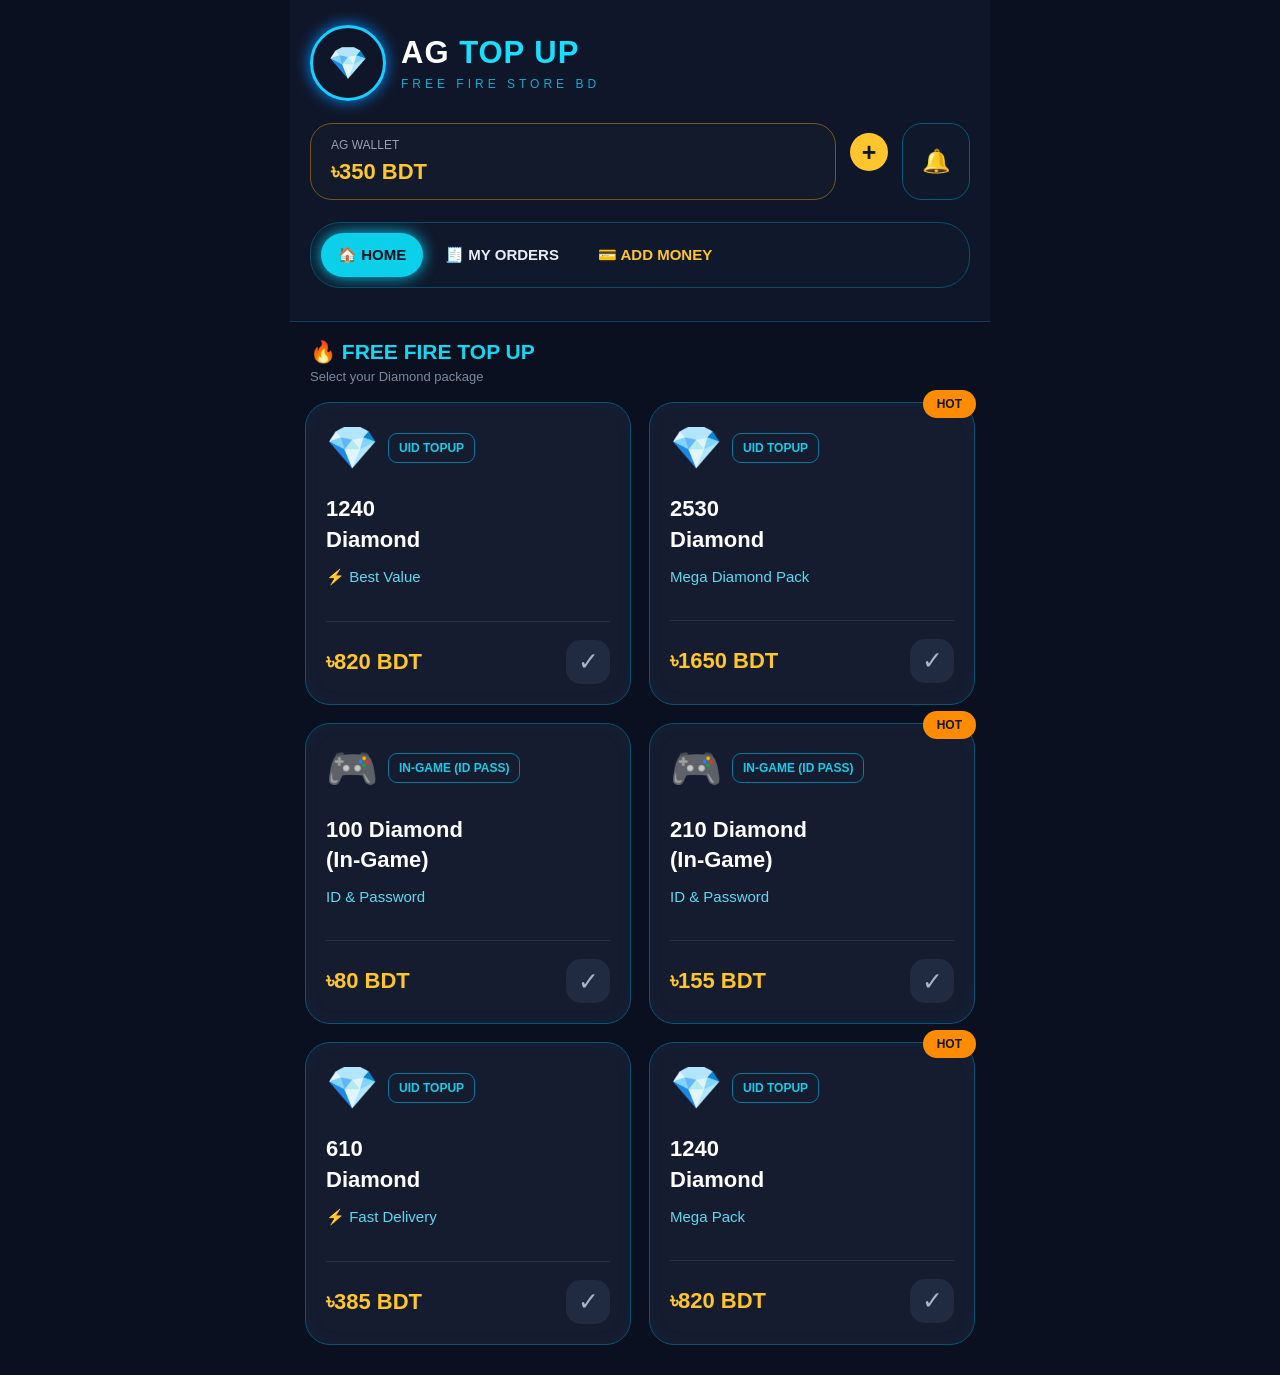
==== index.html @ 1542fffc "Create index.html" ====
<!DOCTYPE html>
<html lang="en">
<head>
    <meta charset="UTF-8">
    <meta name="viewport" content="width=device-width, initial-scale=1.0">

    <title>AG TOP UP</title>

    <style>
        * {
            margin: 0;
            padding: 0;
            box-sizing: border-box;
            font-family: Arial, sans-serif;
        }

        body {
            background: #0b1020;
            color: #ffffff;
        }

        .app {
            max-width: 700px;
            margin: auto;
            min-height: 100vh;
            padding-bottom: 30px;
        }

        /* HEADER */
        .header {
            padding: 25px 20px 18px;
            background: #101629;
            border-bottom: 1px solid #123c59;
        }

        .brand {
            display: flex;
            align-items: center;
            gap: 15px;
        }

        .logo {
            width: 76px;
            height: 76px;
            border-radius: 50%;
            border: 3px solid #18cfff;
            box-shadow: 0 0 15px #008cff;
            display: flex;
            align-items: center;
            justify-content: center;
            font-size: 32px;
        }

        .brand h1 {
            font-size: 31px;
            letter-spacing: 1px;
        }

        .brand h1 span {
            color: #18dfff;
        }

        .brand p {
            color: #13a9c9;
            letter-spacing: 4px;
            font-size: 12px;
            margin-top: 6px;
        }

        /* WALLET */
        .wallet-row {
            display: flex;
            gap: 14px;
            margin-top: 22px;
        }

        .wallet {
            flex: 1;
            border: 1px solid #75571d;
            border-radius: 22px;
            padding: 14px 20px;
            background: #131a2b;
        }

        .wallet-title {
            color: #9b9eab;
            font-size: 12px;
        }

        .balance {
            color: #ffc62d;
            font-size: 22px;
            font-weight: bold;
            margin-top: 7px;
        }

        .plus {
            width: 38px;
            height: 38px;
            border-radius: 50%;
            border: none;
            background: #ffc52c;
            color: #101629;
            font-size: 25px;
            font-weight: bold;
            margin-top: 10px;
        }

        .notification {
            width: 68px;
            border-radius: 20px;
            border: 1px solid #075a78;
            background: #10182b;
            color: white;
            font-size: 23px;
        }

        /* NAVIGATION */
        .nav {
            margin: 22px 0 15px;
            padding: 10px;
            display: flex;
            gap: 5px;
            overflow-x: auto;
            background: #10182b;
            border: 1px solid #07506d;
            border-radius: 30px;
        }

        .nav button {
            white-space: nowrap;
            border: none;
            background: transparent;
            color: #e9edf7;
            padding: 13px 17px;
            border-radius: 25px;
            font-size: 15px;
            font-weight: bold;
        }

        .nav button.active {
            background: #0ccfea;
            color: #07111f;
            box-shadow: 0 0 15px #00c9ed;
        }

        .nav button:nth-child(3) {
            color: #ffc52c;
        }

        /* SECTION */
        .section-title {
            padding: 18px 20px;
        }

        .section-title h2 {
            color: #15d7f2;
            font-size: 21px;
        }

        .section-title p {
            color: #78899c;
            margin-top: 5px;
            font-size: 13px;
        }

        /* PRODUCTS */
        .products {
            display: grid;
            grid-template-columns: repeat(2, 1fr);
            gap: 18px;
            padding: 0 15px;
        }

        .card {
            position: relative;
            background: #151c30;
            border: 1px solid #075474;
            border-radius: 25px;
            padding: 20px;
            min-height: 300px;
            box-shadow: inset 0 0 20px rgba(0, 120, 180, .04);
        }

        .hot {
            position: absolute;
            top: -13px;
            right: -2px;
            background: #ff8b00;
            color: #111827;
            padding: 7px 14px;
            border-radius: 20px;
            font-weight: bold;
            font-size: 12px;
        }

        .product-top {
            display: flex;
            align-items: center;
            gap: 10px;
            margin-bottom: 22px;
        }

        .product-icon {
            font-size: 42px;
        }

        .type {
            border: 1px solid #087b9e;
            color: #19cbe9;
            border-radius: 9px;
            padding: 7px 10px;
            font-size: 12px;
            font-weight: bold;
        }

        .card h3 {
            font-size: 22px;
            line-height: 1.4;
        }

        .card-info {
            color: #5ed9ee;
            margin-top: 12px;
            font-size: 15px;
        }

        .line {
            height: 1px;
            background: #263147;
            margin: 35px 0 18px;
        }

        .price-row {
            display: flex;
            justify-content: space-between;
            align-items: center;
        }

        .price {
            color: #ffc52c;
            font-size: 22px;
            font-weight: bold;
        }

        .buy {
            width: 44px;
            height: 44px;
            border: none;
            border-radius: 15px;
            background: #202b42;
            color: #a8b5c9;
            font-size: 25px;
        }

        .buy:hover {
            background: #09ccea;
            color: #07111f;
        }

        /* PAGES */
        .page {
            display: none;
        }

        .page.active {
            display: block;
        }

        .empty {
            margin: 30px 15px;
            padding: 40px 20px;
            text-align: center;
            border: 1px solid #075474;
            border-radius: 22px;
            background: #151c30;
            color: #8293a7;
        }

        /* MOBILE */
        @media (max-width: 500px) {

            .brand h1 {
                font-size: 26px;
            }

            .logo {
                width: 65px;
                height: 65px;
            }

            .products {
                gap: 12px;
                padding: 0 10px;
            }

            .card {
                padding: 15px;
                min-height: 280px;
            }

            .card h3 {
                font-size: 18px;
            }

            .price {
                font-size: 18px;
            }

            .product-icon {
                font-size: 34px;
            }
        }
    </style>
</head>

<body>

<div class="app">

    <!-- HEADER -->
    <header class="header">

        <div class="brand">
            <div class="logo">💎</div>

            <div>
                <h1>AG <span>TOP UP</span></h1>
                <p>FREE FIRE STORE BD</p>
            </div>
        </div>

        <div class="wallet-row">

            <div class="wallet">
                <div class="wallet-title">AG WALLET</div>

                <div class="balance" id="balance">
                    ৳350 BDT
                </div>
            </div>

            <button class="plus" onclick="addMoney()">
                +
            </button>

            <button class="notification" onclick="notification()">
                🔔
            </button>

        </div>

        <!-- NAVIGATION -->
        <nav class="nav">

            <button class="active" onclick="showPage('home', this)">
                🏠 HOME
            </button>

            <button onclick="showPage('orders', this)">
                🧾 MY ORDERS
            </button>

            <button onclick="showPage('money', this)">
                💳 ADD MONEY
            </button>

        </nav>

    </header>


    <!-- HOME -->
    <main id="home" class="page active">

        <div class="section-title">
            <h2>🔥 FREE FIRE TOP UP</h2>
            <p>Select your Diamond package</p>
        </div>


        <div class="products">

            <!-- CARD 1 -->
            <div class="card">

                <div class="product-top">
                    <div class="product-icon">💎</div>

                    <div class="type">
                        UID TOPUP
                    </div>
                </div>

                <h3>1240<br>Diamond</h3>

                <div class="card-info">
                    ⚡ Best Value
                </div>

                <div class="line"></div>

                <div class="price-row">
                    <div class="price">৳820 BDT</div>

                    <button class="buy"
                        onclick="buyProduct('1240 Diamond',820)">
                        ✓
                    </button>
                </div>

            </div>


            <!-- CARD 2 -->
            <div class="card">

                <div class="hot">HOT</div>

                <div class="product-top">
                    <div class="product-icon">💎</div>

                    <div class="type">
                        UID TOPUP
                    </div>
                </div>

                <h3>2530<br>Diamond</h3>

                <div class="card-info">
                    Mega Diamond Pack
                </div>

                <div class="line"></div>

                <div class="price-row">
                    <div class="price">৳1650 BDT</div>

                    <button class="buy"
                        onclick="buyProduct('2530 Diamond',1650)">
                        ✓
                    </button>
                </div>

            </div>


            <!-- CARD 3 -->
            <div class="card">

                <div class="product-top">
                    <div class="product-icon">🎮</div>

                    <div class="type">
                        IN-GAME (ID PASS)
                    </div>
                </div>

                <h3>100 Diamond<br>(In-Game)</h3>

                <div class="card-info">
                    ID & Password
                </div>

                <div class="line"></div>

                <div class="price-row">
                    <div class="price">৳80 BDT</div>

                    <button class="buy"
                        onclick="buyProduct('100 Diamond In-Game',80)">
                        ✓
                    </button>
                </div>

            </div>


            <!-- CARD 4 -->
            <div class="card">

                <div class="hot">HOT</div>

                <div class="product-top">
                    <div class="product-icon">🎮</div>

                    <div class="type">
                        IN-GAME (ID PASS)
                    </div>
                </div>

                <h3>210 Diamond<br>(In-Game)</h3>

                <div class="card-info">
                    ID & Password
                </div>

                <div class="line"></div>

                <div class="price-row">
                    <div class="price">৳155 BDT</div>

                    <button class="buy"
                        onclick="buyProduct('210 Diamond In-Game',155)">
                        ✓
                    </button>
                </div>

            </div>


            <!-- CARD 5 -->
            <div class="card">

                <div class="product-top">
                    <div class="product-icon">💎</div>

                    <div class="type">
                        UID TOPUP
                    </div>
                </div>

                <h3>610<br>Diamond</h3>

                <div class="card-info">
                    ⚡ Fast Delivery
                </div>

                <div class="line"></div>

                <div class="price-row">
                    <div class="price">৳385 BDT</div>

                    <button class="buy"
                        onclick="buyProduct('610 Diamond',385)">
                        ✓
                    </button>
                </div>

            </div>


            <!-- CARD 6 -->
            <div class="card">

                <div class="hot">HOT</div>

                <div class="product-top">
                    <div class="product-icon">💎</div>

                    <div class="type">
                        UID TOPUP
                    </div>
                </div>

                <h3>1240<br>Diamond</h3>

                <div class="card-info">
                    Mega Pack
                </div>

                <div class="line"></div>

                <div class="price-row">
                    <div class="price">৳820 BDT</div>

                    <button class="buy"
                        onclick="buyProduct('1240 Diamond Mega',820)">
                        ✓
                    </button>
                </div>

            </div>

        </div>

    </main>


    <!-- MY ORDERS -->
    <main id="orders" class="page">

        <div class="section-title">
            <h2>🧾 MY ORDERS</h2>
            <p>Your recent orders will appear here.</p>
        </div>

        <div id="orderList" class="empty">
            No orders yet.
        </div>

    </main>


    <!-- ADD MONEY -->
    <main id="money" class="page">

        <div class="section-title">
            <h2>💳 ADD MONEY</h2>
            <p>Add balance to your AG Wallet.</p>
        </div>

        <div class="empty">

            <h3>AG WALLET</h3>

            <br>

            <p>
                Current Balance:
            </p>

            <h2 style="color:#ffc52c;margin:10px;">
                ৳350 BDT
            </h2>

            <br>

            <button
                onclick="addMoney()"
                style="
                padding:14px 30px;
                border:0;
                border-radius:20px;
                background:#0ccfea;
                color:#07111f;
                font-weight:bold;
                ">
                ADD MONEY
            </button>

        </div>

    </main>

</div>


<script>

    let orders = [];

    function showPage(page, button) {

        document.querySelectorAll(".page")
            .forEach(p => p.classList.remove("active"));

        document.getElementById(page)
            .classList.add("active");

        document.querySelectorAll(".nav button")
            .forEach(b => b.classList.remove("active"));

        button.classList.add("active");

        window.scrollTo({
            top: 0,
            behavior: "smooth"
        });
    }


    function addMoney() {

        alert(
            "Add Money page opened.\n\nPayment methods can be connected later."
        );

    }


    function notification() {

        alert("No new notifications.");

    }


    function buyProduct(name, price) {

        const confirmBuy =
            confirm(
                name +
                "\nPrice: ৳" +
                price +
                " BDT\n\nDo you want to order?"
            );

        if (!confirmBuy) return;

        orders.push({
            name: name,
            price: price,
            time: new Date().toLocaleString()
        });

        updateOrders();

        alert(
            "Order created successfully!\n\n" +
            name +
            "\n৳" +
            price +
            " BDT"
        );

    }


    function updateOrders() {

        const list =
            document.getElementById("orderList");

        if (orders.length === 0) {

            list.innerHTML =
                "No orders yet.";

            return;
        }

        list.innerHTML = "";

        orders.forEach((order, index) => {

            const item =
                document.createElement("div");

            item.style =
                "padding:18px;" +
                "margin-bottom:12px;" +
                "background:#10182b;" +
                "border:1px solid #075474;" +
                "border-radius:18px;" +
                "text-align:left;";

            item.innerHTML =

                "<b style='color:#18dfff'>" +
                order.name +
                "</b>" +

                "<br><br>" +

                "<span style='color:#ffc52c'>" +
                "৳" + order.price +
                " BDT" +
                "</span>" +

                "<br>" +

                "<small style='color:#75879c'>" +
                order.time +
                "</small>";

            list.appendChild(item);

        });

    }

</script>

</body>
</html>
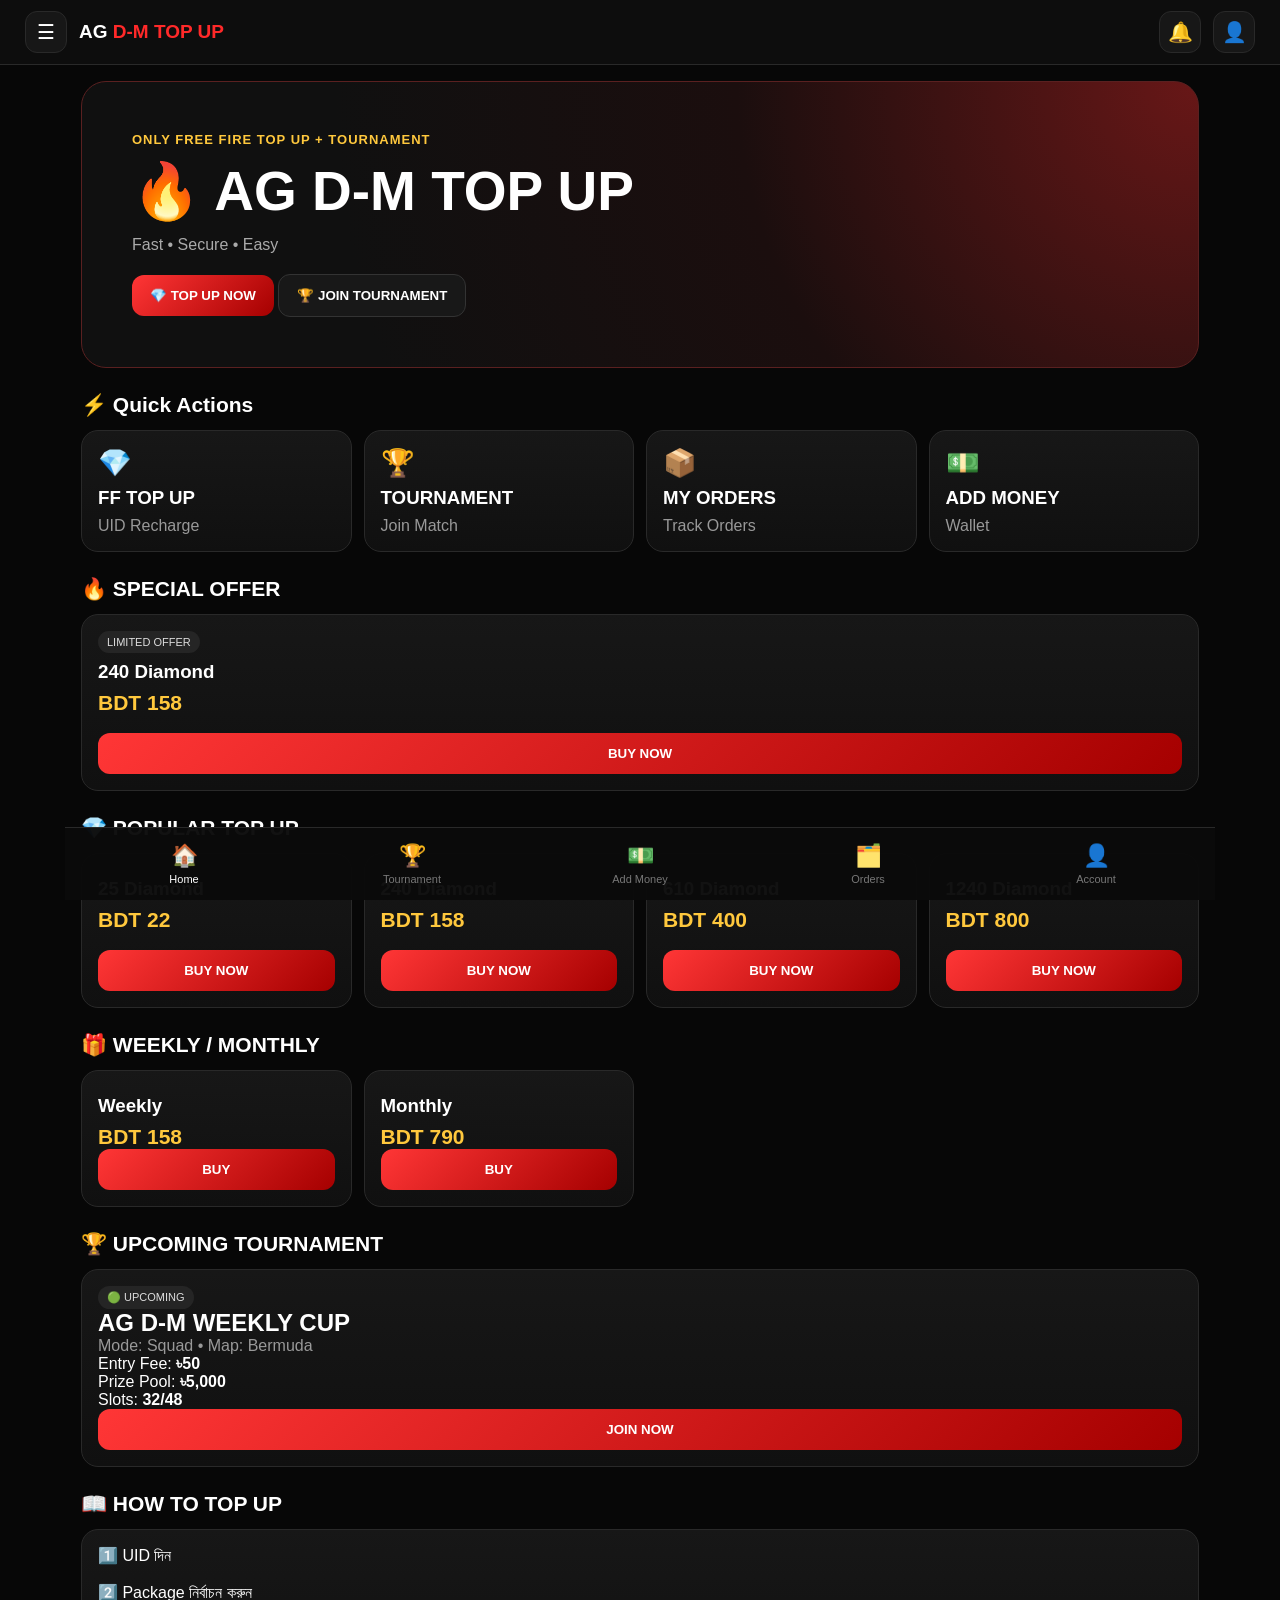
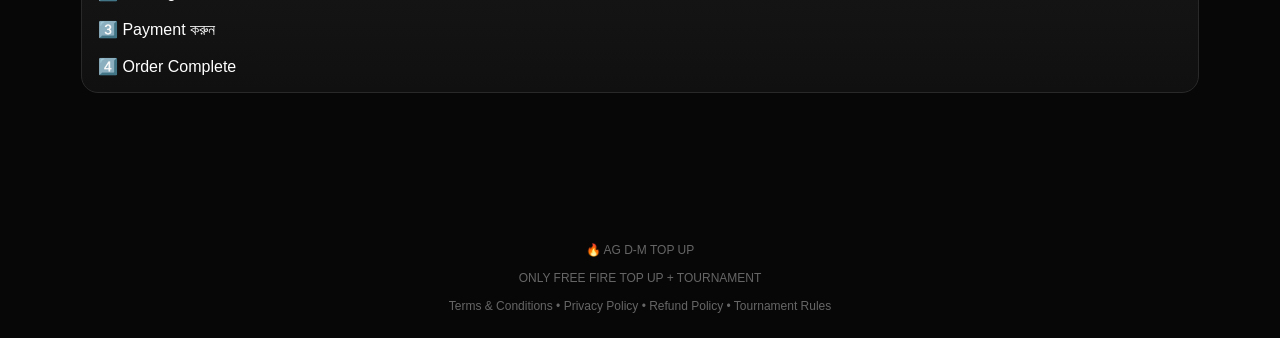
==== commit 155f8d6d: "Update index.html" ====
--- a/index.html
+++ b/index.html
@@ -1,764 +1,2949 @@
 <!DOCTYPE html>
 <html lang="en">
 <head>
-    <meta charset="UTF-8">
-    <meta name="viewport" content="width=device-width, initial-scale=1.0">
-
-    <title>AG TOP UP</title>
-
-    <style>
-        * {
-            margin: 0;
-            padding: 0;
-            box-sizing: border-box;
-            font-family: Arial, sans-serif;
-        }
-
-        body {
-            background: #0b1020;
-            color: #ffffff;
-        }
-
-        .app {
-            max-width: 700px;
-            margin: auto;
-            min-height: 100vh;
-            padding-bottom: 30px;
-        }
-
-        /* HEADER */
-        .header {
-            padding: 25px 20px 18px;
-            background: #101629;
-            border-bottom: 1px solid #123c59;
-        }
-
-        .brand {
-            display: flex;
-            align-items: center;
-            gap: 15px;
-        }
-
-        .logo {
-            width: 76px;
-            height: 76px;
-            border-radius: 50%;
-            border: 3px solid #18cfff;
-            box-shadow: 0 0 15px #008cff;
-            display: flex;
-            align-items: center;
-            justify-content: center;
-            font-size: 32px;
-        }
-
-        .brand h1 {
-            font-size: 31px;
-            letter-spacing: 1px;
-        }
-
-        .brand h1 span {
-            color: #18dfff;
-        }
-
-        .brand p {
-            color: #13a9c9;
-            letter-spacing: 4px;
-            font-size: 12px;
-            margin-top: 6px;
-        }
-
-        /* WALLET */
-        .wallet-row {
-            display: flex;
-            gap: 14px;
-            margin-top: 22px;
-        }
-
-        .wallet {
-            flex: 1;
-            border: 1px solid #75571d;
-            border-radius: 22px;
-            padding: 14px 20px;
-            background: #131a2b;
-        }
-
-        .wallet-title {
-            color: #9b9eab;
-            font-size: 12px;
-        }
-
-        .balance {
-            color: #ffc62d;
-            font-size: 22px;
-            font-weight: bold;
-            margin-top: 7px;
-        }
-
-        .plus {
-            width: 38px;
-            height: 38px;
-            border-radius: 50%;
-            border: none;
-            background: #ffc52c;
-            color: #101629;
-            font-size: 25px;
-            font-weight: bold;
-            margin-top: 10px;
-        }
-
-        .notification {
-            width: 68px;
-            border-radius: 20px;
-            border: 1px solid #075a78;
-            background: #10182b;
-            color: white;
-            font-size: 23px;
-        }
-
-        /* NAVIGATION */
-        .nav {
-            margin: 22px 0 15px;
-            padding: 10px;
-            display: flex;
-            gap: 5px;
-            overflow-x: auto;
-            background: #10182b;
-            border: 1px solid #07506d;
-            border-radius: 30px;
-        }
-
-        .nav button {
-            white-space: nowrap;
-            border: none;
-            background: transparent;
-            color: #e9edf7;
-            padding: 13px 17px;
-            border-radius: 25px;
-            font-size: 15px;
-            font-weight: bold;
-        }
-
-        .nav button.active {
-            background: #0ccfea;
-            color: #07111f;
-            box-shadow: 0 0 15px #00c9ed;
-        }
-
-        .nav button:nth-child(3) {
-            color: #ffc52c;
-        }
-
-        /* SECTION */
-        .section-title {
-            padding: 18px 20px;
-        }
-
-        .section-title h2 {
-            color: #15d7f2;
-            font-size: 21px;
-        }
-
-        .section-title p {
-            color: #78899c;
-            margin-top: 5px;
-            font-size: 13px;
-        }
-
-        /* PRODUCTS */
-        .products {
-            display: grid;
-            grid-template-columns: repeat(2, 1fr);
-            gap: 18px;
-            padding: 0 15px;
-        }
-
-        .card {
-            position: relative;
-            background: #151c30;
-            border: 1px solid #075474;
-            border-radius: 25px;
-            padding: 20px;
-            min-height: 300px;
-            box-shadow: inset 0 0 20px rgba(0, 120, 180, .04);
-        }
-
-        .hot {
-            position: absolute;
-            top: -13px;
-            right: -2px;
-            background: #ff8b00;
-            color: #111827;
-            padding: 7px 14px;
-            border-radius: 20px;
-            font-weight: bold;
-            font-size: 12px;
-        }
-
-        .product-top {
-            display: flex;
-            align-items: center;
-            gap: 10px;
-            margin-bottom: 22px;
-        }
-
-        .product-icon {
-            font-size: 42px;
-        }
-
-        .type {
-            border: 1px solid #087b9e;
-            color: #19cbe9;
-            border-radius: 9px;
-            padding: 7px 10px;
-            font-size: 12px;
-            font-weight: bold;
-        }
-
-        .card h3 {
-            font-size: 22px;
-            line-height: 1.4;
-        }
-
-        .card-info {
-            color: #5ed9ee;
-            margin-top: 12px;
-            font-size: 15px;
-        }
-
-        .line {
-            height: 1px;
-            background: #263147;
-            margin: 35px 0 18px;
-        }
-
-        .price-row {
-            display: flex;
-            justify-content: space-between;
-            align-items: center;
-        }
-
-        .price {
-            color: #ffc52c;
-            font-size: 22px;
-            font-weight: bold;
-        }
-
-        .buy {
-            width: 44px;
-            height: 44px;
-            border: none;
-            border-radius: 15px;
-            background: #202b42;
-            color: #a8b5c9;
-            font-size: 25px;
-        }
-
-        .buy:hover {
-            background: #09ccea;
-            color: #07111f;
-        }
-
-        /* PAGES */
-        .page {
-            display: none;
-        }
-
-        .page.active {
-            display: block;
-        }
-
-        .empty {
-            margin: 30px 15px;
-            padding: 40px 20px;
-            text-align: center;
-            border: 1px solid #075474;
-            border-radius: 22px;
-            background: #151c30;
-            color: #8293a7;
-        }
-
-        /* MOBILE */
-        @media (max-width: 500px) {
-
-            .brand h1 {
-                font-size: 26px;
-            }
-
-            .logo {
-                width: 65px;
-                height: 65px;
-            }
-
-            .products {
-                gap: 12px;
-                padding: 0 10px;
-            }
-
-            .card {
-                padding: 15px;
-                min-height: 280px;
-            }
-
-            .card h3 {
-                font-size: 18px;
-            }
-
-            .price {
-                font-size: 18px;
-            }
-
-            .product-icon {
-                font-size: 34px;
-            }
-        }
-    </style>
+<meta charset="UTF-8">
+<meta name="viewport" content="width=device-width, initial-scale=1.0">
+<meta name="theme-color" content="#080808">
+
+<title>AG D-M TOP UP</title>
+
+<style>
+*{
+    margin:0;
+    padding:0;
+    box-sizing:border-box;
+    font-family:Arial,Helvetica,sans-serif;
+}
+
+body{
+    background:#070707;
+    color:#fff;
+    min-height:100vh;
+}
+
+button{
+    cursor:pointer;
+}
+
+a{
+    color:inherit;
+    text-decoration:none;
+}
+
+/* ================= HEADER ================= */
+
+.header{
+    position:sticky;
+    top:0;
+    z-index:999;
+    height:65px;
+    background:#0d0d0d;
+    border-bottom:1px solid #292929;
+    display:flex;
+    align-items:center;
+    padding:0 14px;
+    gap:12px;
+}
+
+.menu-btn,
+.icon-btn{
+    width:42px;
+    height:42px;
+    border:1px solid #292929;
+    border-radius:12px;
+    background:#171717;
+    color:white;
+    font-size:20px;
+}
+
+.logo{
+    font-size:19px;
+    font-weight:900;
+}
+
+.logo span{
+    color:#ff2929;
+}
+
+.header-space{
+    flex:1;
+}
+
+/* ================= MAIN ================= */
+
+.container{
+    width:100%;
+    max-width:1150px;
+    margin:auto;
+    padding:16px;
+    padding-bottom:100px;
+}
+
+.page{
+    display:none;
+}
+
+.page.active{
+    display:block;
+}
+
+/* ================= HERO ================= */
+
+.hero{
+    padding:35px 22px;
+    border-radius:25px;
+    border:1px solid #5a2020;
+    background:
+    radial-gradient(circle at top right,#681717,#1b0e0e 40%,#101010 75%);
+    margin-bottom:20px;
+}
+
+.hero-small{
+    color:#ffc83d;
+    font-size:13px;
+    font-weight:bold;
+    letter-spacing:1px;
+}
+
+.hero h1{
+    font-size:clamp(30px,7vw,55px);
+    margin:12px 0;
+}
+
+.hero p{
+    color:#aaa;
+    margin-bottom:20px;
+}
+
+/* ================= BUTTON ================= */
+
+.btn{
+    border:0;
+    border-radius:12px;
+    padding:13px 18px;
+    background:linear-gradient(135deg,#ff3636,#a50000);
+    color:#fff;
+    font-weight:bold;
+}
+
+.btn:hover{
+    opacity:.9;
+}
+
+.btn-dark{
+    background:#181818;
+    border:1px solid #333;
+}
+
+.btn-gold{
+    background:linear-gradient(135deg,#ffe16a,#a96c00);
+    color:#111;
+}
+
+.full-btn{
+    width:100%;
+}
+
+/* ================= GRID ================= */
+
+.grid{
+    display:grid;
+    grid-template-columns:repeat(2,1fr);
+    gap:12px;
+}
+
+@media(min-width:700px){
+    .grid{
+        grid-template-columns:repeat(4,1fr);
+    }
+}
+
+/* ================= CARD ================= */
+
+.card{
+    background:linear-gradient(180deg,#171717,#101010);
+    border:1px solid #292929;
+    border-radius:17px;
+    padding:16px;
+}
+
+.card:hover{
+    border-color:#6b2424;
+}
+
+.card h3{
+    margin:8px 0;
+}
+
+.muted{
+    color:#999;
+}
+
+.price{
+    color:#ffc83d;
+    font-size:21px;
+    font-weight:900;
+}
+
+.badge{
+    display:inline-block;
+    background:#252525;
+    color:#ddd;
+    border-radius:20px;
+    padding:5px 9px;
+    font-size:11px;
+}
+
+/* ================= SECTION ================= */
+
+.section{
+    margin:25px 0;
+}
+
+.section-title{
+    font-size:21px;
+    margin-bottom:13px;
+}
+
+/* ================= ACTION CARDS ================= */
+
+.action-card{
+    cursor:pointer;
+    min-height:120px;
+}
+
+.action-icon{
+    font-size:27px;
+}
+
+/* ================= PRODUCTS ================= */
+
+.product-card{
+    display:flex;
+    flex-direction:column;
+}
+
+.product-card .buy{
+    margin-top:auto;
+}
+
+/* ================= TABS ================= */
+
+.tabs{
+    display:flex;
+    gap:8px;
+    overflow-x:auto;
+    padding-bottom:5px;
+    margin-bottom:15px;
+}
+
+.tabs button{
+    white-space:nowrap;
+    background:#151515;
+    color:#aaa;
+    border:1px solid #303030;
+    padding:10px 14px;
+    border-radius:11px;
+}
+
+.tabs button.active{
+    background:#8f1515;
+    color:white;
+}
+
+/* ================= FORM ================= */
+
+.form-card{
+    background:#131313;
+    border:1px solid #292929;
+    border-radius:18px;
+    padding:18px;
+}
+
+label{
+    display:block;
+    color:#ccc;
+    font-size:13px;
+    margin:13px 0 6px;
+}
+
+input,
+select,
+textarea{
+    width:100%;
+    background:#090909;
+    color:#fff;
+    border:1px solid #333;
+    border-radius:11px;
+    padding:13px;
+    outline:none;
+}
+
+input:focus,
+select:focus,
+textarea:focus{
+    border-color:#d42626;
+}
+
+.form-row{
+    display:grid;
+    grid-template-columns:1fr 1fr;
+    gap:12px;
+}
+
+@media(max-width:550px){
+    .form-row{
+        grid-template-columns:1fr;
+    }
+}
+
+/* ================= NOTICE ================= */
+
+.notice{
+    padding:13px;
+    border-radius:12px;
+    background:#191919;
+    border:1px solid #303030;
+    margin:10px 0;
+}
+
+.success{
+    border-color:#23613b;
+}
+
+.warning{
+    border-color:#695420;
+}
+
+.error{
+    border-color:#682727;
+}
+
+/* ================= BOTTOM NAV ================= */
+
+.bottom-nav{
+    position:fixed;
+    left:50%;
+    bottom:0;
+    transform:translateX(-50%);
+    width:100%;
+    max-width:1150px;
+    height:73px;
+    background:#0b0b0bf7;
+    border-top:1px solid #292929;
+    z-index:1000;
+    display:grid;
+    grid-template-columns:repeat(5,1fr);
+    padding:5px;
+}
+
+.nav-btn{
+    border:0;
+    background:transparent;
+    color:#777;
+    font-size:11px;
+    display:flex;
+    flex-direction:column;
+    align-items:center;
+    justify-content:center;
+    gap:4px;
+}
+
+.nav-btn span{
+    font-size:22px;
+}
+
+.nav-btn.active{
+    color:white;
+}
+
+/* ================= FOOTER ================= */
+
+.footer{
+    text-align:center;
+    color:#666;
+    padding:25px 15px;
+    font-size:12px;
+}
+
+/* ================= MODAL ================= */
+
+.modal{
+    display:none;
+    position:fixed;
+    inset:0;
+    background:#000c;
+    z-index:2000;
+    align-items:flex-end;
+    justify-content:center;
+}
+
+.modal.show{
+    display:flex;
+}
+
+.modal-box{
+    width:100%;
+    max-width:700px;
+    max-height:90vh;
+    overflow:auto;
+    background:#111;
+    border:1px solid #333;
+    border-radius:25px 25px 0 0;
+    padding:20px;
+}
+
+@media(min-width:700px){
+    .modal{
+        align-items:center;
+    }
+
+    .modal-box{
+        border-radius:22px;
+    }
+}
+
+.close{
+    float:right;
+    width:36px;
+    height:36px;
+    border-radius:50%;
+    background:#222;
+    color:#fff;
+    border:1px solid #444;
+    font-size:20px;
+}
+
+/* ================= TABLE ================= */
+
+table{
+    width:100%;
+    border-collapse:collapse;
+}
+
+th,
+td{
+    padding:10px;
+    text-align:left;
+    border-bottom:1px solid #292929;
+    font-size:13px;
+}
+
+/* ================= MENU ================= */
+
+.side-menu{
+    display:none;
+    position:fixed;
+    inset:0;
+    background:#000b;
+    z-index:1500;
+}
+
+.side-menu.show{
+    display:block;
+}
+
+.menu-box{
+    width:min(330px,90%);
+    height:100%;
+    background:#101010;
+    border-right:1px solid #333;
+    padding:20px;
+    overflow:auto;
+}
+
+.menu-item{
+    width:100%;
+    border:0;
+    background:#171717;
+    color:#fff;
+    padding:14px;
+    margin:5px 0;
+    border-radius:12px;
+    text-align:left;
+}
+
+/* ================= DESKTOP ================= */
+
+@media(min-width:900px){
+
+    .hero{
+        padding:50px;
+    }
+
+    .header{
+        padding-left:25px;
+        padding-right:25px;
+    }
+}
+</style>
 </head>
 
 <body>
 
-<div class="app">
-
-    <!-- HEADER -->
-    <header class="header">
-
-        <div class="brand">
-            <div class="logo">💎</div>
-
-            <div>
-                <h1>AG <span>TOP UP</span></h1>
-                <p>FREE FIRE STORE BD</p>
-            </div>
-        </div>
-
-        <div class="wallet-row">
-
-            <div class="wallet">
-                <div class="wallet-title">AG WALLET</div>
-
-                <div class="balance" id="balance">
-                    ৳350 BDT
-                </div>
-            </div>
-
-            <button class="plus" onclick="addMoney()">
-                +
-            </button>
-
-            <button class="notification" onclick="notification()">
-                🔔
-            </button>
-
-        </div>
-
-        <!-- NAVIGATION -->
-        <nav class="nav">
-
-            <button class="active" onclick="showPage('home', this)">
-                🏠 HOME
-            </button>
-
-            <button onclick="showPage('orders', this)">
-                🧾 MY ORDERS
-            </button>
-
-            <button onclick="showPage('money', this)">
-                💳 ADD MONEY
-            </button>
-
-        </nav>
-
-    </header>
-
-
-    <!-- HOME -->
-    <main id="home" class="page active">
-
-        <div class="section-title">
-            <h2>🔥 FREE FIRE TOP UP</h2>
-            <p>Select your Diamond package</p>
-        </div>
-
-
-        <div class="products">
-
-            <!-- CARD 1 -->
-            <div class="card">
-
-                <div class="product-top">
-                    <div class="product-icon">💎</div>
-
-                    <div class="type">
-                        UID TOPUP
-                    </div>
-                </div>
-
-                <h3>1240<br>Diamond</h3>
-
-                <div class="card-info">
-                    ⚡ Best Value
-                </div>
-
-                <div class="line"></div>
-
-                <div class="price-row">
-                    <div class="price">৳820 BDT</div>
-
-                    <button class="buy"
-                        onclick="buyProduct('1240 Diamond',820)">
-                        ✓
-                    </button>
-                </div>
-
-            </div>
-
-
-            <!-- CARD 2 -->
-            <div class="card">
-
-                <div class="hot">HOT</div>
-
-                <div class="product-top">
-                    <div class="product-icon">💎</div>
-
-                    <div class="type">
-                        UID TOPUP
-                    </div>
-                </div>
-
-                <h3>2530<br>Diamond</h3>
-
-                <div class="card-info">
-                    Mega Diamond Pack
-                </div>
-
-                <div class="line"></div>
-
-                <div class="price-row">
-                    <div class="price">৳1650 BDT</div>
-
-                    <button class="buy"
-                        onclick="buyProduct('2530 Diamond',1650)">
-                        ✓
-                    </button>
-                </div>
-
-            </div>
-
-
-            <!-- CARD 3 -->
-            <div class="card">
-
-                <div class="product-top">
-                    <div class="product-icon">🎮</div>
-
-                    <div class="type">
-                        IN-GAME (ID PASS)
-                    </div>
-                </div>
-
-                <h3>100 Diamond<br>(In-Game)</h3>
-
-                <div class="card-info">
-                    ID & Password
-                </div>
-
-                <div class="line"></div>
-
-                <div class="price-row">
-                    <div class="price">৳80 BDT</div>
-
-                    <button class="buy"
-                        onclick="buyProduct('100 Diamond In-Game',80)">
-                        ✓
-                    </button>
-                </div>
-
-            </div>
-
-
-            <!-- CARD 4 -->
-            <div class="card">
-
-                <div class="hot">HOT</div>
-
-                <div class="product-top">
-                    <div class="product-icon">🎮</div>
-
-                    <div class="type">
-                        IN-GAME (ID PASS)
-                    </div>
-                </div>
-
-                <h3>210 Diamond<br>(In-Game)</h3>
-
-                <div class="card-info">
-                    ID & Password
-                </div>
-
-                <div class="line"></div>
-
-                <div class="price-row">
-                    <div class="price">৳155 BDT</div>
-
-                    <button class="buy"
-                        onclick="buyProduct('210 Diamond In-Game',155)">
-                        ✓
-                    </button>
-                </div>
-
-            </div>
-
-
-            <!-- CARD 5 -->
-            <div class="card">
-
-                <div class="product-top">
-                    <div class="product-icon">💎</div>
-
-                    <div class="type">
-                        UID TOPUP
-                    </div>
-                </div>
-
-                <h3>610<br>Diamond</h3>
-
-                <div class="card-info">
-                    ⚡ Fast Delivery
-                </div>
-
-                <div class="line"></div>
-
-                <div class="price-row">
-                    <div class="price">৳385 BDT</div>
-
-                    <button class="buy"
-                        onclick="buyProduct('610 Diamond',385)">
-                        ✓
-                    </button>
-                </div>
-
-            </div>
-
-
-            <!-- CARD 6 -->
-            <div class="card">
-
-                <div class="hot">HOT</div>
-
-                <div class="product-top">
-                    <div class="product-icon">💎</div>
-
-                    <div class="type">
-                        UID TOPUP
-                    </div>
-                </div>
-
-                <h3>1240<br>Diamond</h3>
-
-                <div class="card-info">
-                    Mega Pack
-                </div>
-
-                <div class="line"></div>
-
-                <div class="price-row">
-                    <div class="price">৳820 BDT</div>
-
-                    <button class="buy"
-                        onclick="buyProduct('1240 Diamond Mega',820)">
-                        ✓
-                    </button>
-                </div>
-
-            </div>
-
-        </div>
-
-    </main>
-
-
-    <!-- MY ORDERS -->
-    <main id="orders" class="page">
-
-        <div class="section-title">
-            <h2>🧾 MY ORDERS</h2>
-            <p>Your recent orders will appear here.</p>
-        </div>
-
-        <div id="orderList" class="empty">
-            No orders yet.
-        </div>
-
-    </main>
-
-
-    <!-- ADD MONEY -->
-    <main id="money" class="page">
-
-        <div class="section-title">
-            <h2>💳 ADD MONEY</h2>
-            <p>Add balance to your AG Wallet.</p>
-        </div>
-
-        <div class="empty">
-
-            <h3>AG WALLET</h3>
-
-            <br>
-
-            <p>
-                Current Balance:
-            </p>
-
-            <h2 style="color:#ffc52c;margin:10px;">
-                ৳350 BDT
-            </h2>
-
-            <br>
-
-            <button
-                onclick="addMoney()"
-                style="
-                padding:14px 30px;
-                border:0;
-                border-radius:20px;
-                background:#0ccfea;
-                color:#07111f;
-                font-weight:bold;
-                ">
-                ADD MONEY
-            </button>
-
-        </div>
-
-    </main>
-
-</div>
-
+<!-- =========================================================
+                         HEADER
+========================================================= -->
+
+<header class="header">
+
+<button class="menu-btn" onclick="openMenu()">☰</button>
+
+<div class="logo">
+AG <span>D-M TOP UP</span>
+</div>
+
+<div class="header-space"></div>
+
+<button class="icon-btn" onclick="openPage('notifications')">
+🔔
+</button>
+
+<button class="icon-btn" onclick="openPage('account')">
+👤
+</button>
+
+</header>
+
+
+<!-- =========================================================
+                         MAIN
+========================================================= -->
+
+<main class="container">
+
+
+<!-- ========================= HOME ========================= -->
+
+<section id="home" class="page active">
+
+<div class="hero">
+
+<div class="hero-small">
+ONLY FREE FIRE TOP UP + TOURNAMENT
+</div>
+
+<h1>🔥 AG D-M TOP UP</h1>
+
+<p>
+Fast • Secure • Easy
+</p>
+
+<button class="btn" onclick="openPage('topup')">
+💎 TOP UP NOW
+</button>
+
+<button class="btn btn-dark" onclick="openPage('tournament')">
+🏆 JOIN TOURNAMENT
+</button>
+
+</div>
+
+
+<!-- QUICK ACTION -->
+
+<div class="section">
+
+<h2 class="section-title">
+⚡ Quick Actions
+</h2>
+
+<div class="grid">
+
+<div class="card action-card" onclick="openPage('topup')">
+<div class="action-icon">💎</div>
+<h3>FF TOP UP</h3>
+<div class="muted">UID Recharge</div>
+</div>
+
+<div class="card action-card" onclick="openPage('tournament')">
+<div class="action-icon">🏆</div>
+<h3>TOURNAMENT</h3>
+<div class="muted">Join Match</div>
+</div>
+
+<div class="card action-card" onclick="openPage('orders')">
+<div class="action-icon">📦</div>
+<h3>MY ORDERS</h3>
+<div class="muted">Track Orders</div>
+</div>
+
+<div class="card action-card" onclick="openPage('wallet')">
+<div class="action-icon">💵</div>
+<h3>ADD MONEY</h3>
+<div class="muted">Wallet</div>
+</div>
+
+</div>
+</div>
+
+
+<!-- SPECIAL OFFER -->
+
+<div class="section">
+
+<h2 class="section-title">
+🔥 SPECIAL OFFER
+</h2>
+
+<div class="card">
+
+<span class="badge">
+LIMITED OFFER
+</span>
+
+<h3>240 Diamond</h3>
+
+<div class="price">
+BDT 158
+</div>
+
+<br>
+
+<button class="btn full-btn"
+onclick="selectProduct('240 Diamond',158)">
+BUY NOW
+</button>
+
+</div>
+
+</div>
+
+
+<!-- POPULAR -->
+
+<div class="section">
+
+<h2 class="section-title">
+💎 POPULAR TOP UP
+</h2>
+
+<div class="grid" id="popularProducts">
+</div>
+
+</div>
+
+
+<!-- MEMBERSHIP -->
+
+<div class="section">
+
+<h2 class="section-title">
+🎁 WEEKLY / MONTHLY
+</h2>
+
+<div class="grid">
+
+<div class="card">
+
+<h3>Weekly</h3>
+
+<div class="price">
+BDT 158
+</div>
+
+<button class="btn full-btn"
+onclick="selectProduct('Weekly',158)">
+BUY
+</button>
+
+</div>
+
+
+<div class="card">
+
+<h3>Monthly</h3>
+
+<div class="price">
+BDT 790
+</div>
+
+<button class="btn full-btn"
+onclick="selectProduct('Monthly',790)">
+BUY
+</button>
+
+</div>
+
+</div>
+
+</div>
+
+
+<!-- TOURNAMENT -->
+
+<div class="section">
+
+<h2 class="section-title">
+🏆 UPCOMING TOURNAMENT
+</h2>
+
+<div class="card">
+
+<span class="badge">
+🟢 UPCOMING
+</span>
+
+<h2>
+AG D-M WEEKLY CUP
+</h2>
+
+<p class="muted">
+Mode: Squad • Map: Bermuda
+</p>
+
+<p>
+Entry Fee:
+<b>৳50</b>
+</p>
+
+<p>
+Prize Pool:
+<b>৳5,000</b>
+</p>
+
+<p>
+Slots:
+<b>32/48</b>
+</p>
+
+<button class="btn full-btn"
+onclick="joinTournament()">
+JOIN NOW
+</button>
+
+</div>
+
+</div>
+
+
+<!-- HOW TO -->
+
+<div class="section">
+
+<h2 class="section-title">
+📖 HOW TO TOP UP
+</h2>
+
+<div class="card">
+
+1️⃣ UID দিন<br><br>
+
+2️⃣ Package নির্বাচন করুন<br><br>
+
+3️⃣ Payment করুন<br><br>
+
+4️⃣ Order Complete
+
+</div>
+
+</div>
+
+
+</section>
+
+
+<!-- =========================================================
+                       FF TOP UP
+========================================================= -->
+
+<section id="topup" class="page">
+
+<div class="section">
+
+<h2 class="section-title">
+🔥 FF TOP UP (UID)
+</h2>
+
+<div class="form-card">
+
+<label>
+Player UID
+</label>
+
+<input
+id="playerUID"
+placeholder="Enter Free Fire UID"
+>
+
+
+<button
+class="btn btn-dark"
+style="margin-top:10px"
+onclick="uidGuide()">
+
+❓ Where can I find UID?
+
+</button>
+
+
+<label>
+Region
+</label>
+
+<select id="region">
+
+<option>
+🇧🇩 Bangladesh
+</option>
+
+<option>
+🌍 Indonesia
+</option>
+
+</select>
+
+</div>
+
+</div>
+
+
+<!-- CATEGORY -->
+
+<div class="tabs" id="categoryTabs">
+</div>
+
+
+<!-- PRODUCTS -->
+
+<div class="grid" id="productList">
+</div>
+
+</section>
+
+
+<!-- =========================================================
+                       CHECKOUT
+========================================================= -->
+
+<section id="checkout" class="page">
+
+<div class="section">
+
+<h2 class="section-title">
+🧾 CHECKOUT
+</h2>
+
+<div class="form-card"
+id="checkoutSummary">
+
+</div>
+
+</div>
+
+
+<div class="form-card">
+
+<h3>
+Customer Information
+</h3>
+
+
+<div class="form-row">
+
+<div>
+
+<label>
+Name
+</label>
+
+<input id="customerName">
+
+</div>
+
+
+<div>
+
+<label>
+Phone
+</label>
+
+<input
+id="customerPhone"
+placeholder="01XXXXXXXXX">
+
+</div>
+
+</div>
+
+
+<label>
+Email
+</label>
+
+<input id="customerEmail">
+
+
+<!-- COUPON -->
+
+<label>
+🎁 Coupon
+</label>
+
+<div style="display:flex;gap:8px">
+
+<input
+id="couponCode"
+placeholder="Enter Code">
+
+<button
+class="btn btn-dark"
+onclick="applyCoupon()">
+
+APPLY
+
+</button>
+
+</div>
+
+<div id="couponResult">
+</div>
+
+
+<!-- PAYMENT -->
+
+<h3 style="margin-top:25px">
+💳 SELECT PAYMENT
+</h3>
+
+
+<div class="grid">
+
+<button
+class="btn btn-dark"
+onclick="choosePayment('bKash')">
+
+🟣 bKash
+
+</button>
+
+
+<button
+class="btn btn-dark"
+onclick="choosePayment('Nagad')">
+
+🟠 Nagad
+
+</button>
+
+
+<button
+class="btn btn-dark"
+onclick="choosePayment('Rocket')">
+
+🔵 Rocket
+
+</button>
+
+
+<button
+class="btn btn-dark"
+onclick="choosePayment('Wallet')">
+
+💰 Wallet
+
+</button>
+
+</div>
+
+
+<div
+id="paymentInfo"
+class="notice">
+
+Payment method নির্বাচন করুন।
+
+</div>
+
+
+<label>
+Transaction ID
+</label>
+
+<input
+id="transactionID"
+placeholder="Enter Transaction ID">
+
+
+<button
+class="btn full-btn"
+style="margin-top:15px"
+onclick="submitOrder()">
+
+SUBMIT PAYMENT
+
+</button>
+
+</div>
+
+</section>
+
+
+<!-- =========================================================
+                       ORDERS
+========================================================= -->
+
+<section id="orders" class="page">
+
+<div class="section">
+
+<h2 class="section-title">
+📦 MY ORDERS
+</h2>
+
+
+<div class="tabs">
+
+<button class="active">
+All
+</button>
+
+<button>
+Pending
+</button>
+
+<button>
+Processing
+</button>
+
+<button>
+Completed
+</button>
+
+<button>
+Failed
+</button>
+
+<button>
+Cancelled
+</button>
+
+<button>
+Refunded
+</button>
+
+</div>
+
+
+<div id="orderList">
+</div>
+
+</div>
+
+</section>
+
+
+<!-- =========================================================
+                    TOURNAMENT
+========================================================= -->
+
+<section id="tournament" class="page">
+
+<div class="section">
+
+<h2 class="section-title">
+🏆 FREE FIRE TOURNAMENT
+</h2>
+
+
+<div class="tabs">
+
+<button class="active">
+🟢 UPCOMING
+</button>
+
+<button>
+🔴 LIVE
+</button>
+
+<button>
+⚫ COMPLETED
+</button>
+
+</div>
+
+
+<div class="card">
+
+<span class="badge">
+🟢 UPCOMING
+</span>
+
+<h2>
+AG D-M WEEKLY CUP
+</h2>
+
+<p>
+📅 Date:
+30 Sep 2026
+</p>
+
+<p>
+⏰ Time:
+9:00 PM
+</p>
+
+<p>
+🎮 Mode:
+Squad
+</p>
+
+<p>
+🗺 Map:
+Bermuda
+</p>
+
+<p>
+💵 Entry:
+৳50
+</p>
+
+<p>
+🏆 Prize:
+৳5,000
+</p>
+
+<p>
+👥 Slots:
+32/48
+</p>
+
+<button
+class="btn full-btn"
+onclick="joinTournament()">
+
+JOIN NOW
+
+</button>
+
+</div>
+
+</div>
+
+
+<!-- RULES -->
+
+<div class="section">
+
+<h2 class="section-title">
+📜 TOURNAMENT RULES
+</h2>
+
+<div class="card">
+
+❌ No Hack<br><br>
+
+❌ No Cheat<br><br>
+
+✅ Correct UID<br><br>
+
+✅ Correct Team Information<br><br>
+
+✅ Match Time Follow<br><br>
+
+✅ Room Rules Follow<br><br>
+
+✅ Entry Rules<br><br>
+
+✅ Cancellation Rules<br><br>
+
+✅ Refund Rules<br><br>
+
+✅ Dispute Rules
+
+</div>
+
+</div>
+
+
+<!-- LEADERBOARD -->
+
+<div class="section">
+
+<h2 class="section-title">
+📊 LEADERBOARD
+</h2>
+
+<div class="card">
+
+<table>
+
+<tr>
+<th>#</th>
+<th>Team</th>
+<th>Kills</th>
+<th>Points</th>
+</tr>
+
+<tr>
+<td>1</td>
+<td>Team Alpha</td>
+<td>12</td>
+<td>28</td>
+</tr>
+
+<tr>
+<td>2</td>
+<td>Team Bravo</td>
+<td>9</td>
+<td>24</td>
+</tr>
+
+<tr>
+<td>3</td>
+<td>Team X</td>
+<td>8</td>
+<td>20</td>
+</tr>
+
+</table>
+
+</div>
+
+</div>
+
+</section>
+
+
+<!-- =========================================================
+                         WALLET
+========================================================= -->
+
+<section id="wallet" class="page">
+
+<div class="section">
+
+<h2 class="section-title">
+💰 MY WALLET
+</h2>
+
+
+<div class="hero">
+
+<div class="muted">
+Available Balance
+</div>
+
+<h1>
+৳250
+</h1>
+
+</div>
+
+
+<div class="form-card">
+
+<label>
+Amount
+</label>
+
+<input
+id="walletAmount"
+type="number"
+placeholder="BDT">
+
+
+<label>
+Payment Method
+</label>
+
+<select>
+
+<option>
+bKash
+</option>
+
+<option>
+Nagad
+</option>
+
+<option>
+Rocket
+</option>
+
+</select>
+
+
+<label>
+Transaction ID
+</label>
+
+<input
+id="walletTransaction"
+placeholder="Transaction ID">
+
+
+<button
+class="btn full-btn"
+onclick="addMoney()">
+
+SUBMIT DEPOSIT
+
+</button>
+
+</div>
+
+</div>
+
+
+<div class="section">
+
+<h2 class="section-title">
+📜 WALLET TRANSACTIONS
+</h2>
+
+<div class="card">
+
+<div class="success">
++ ৳500 — Wallet Deposit
+</div>
+
+<br>
+
+<div>
+- ৳158 — FF Top Up
+</div>
+
+<br>
+
+<div>
+- ৳50 — Tournament Entry
+</div>
+
+</div>
+
+</div>
+
+</section>
+
+
+<!-- =========================================================
+                        ACCOUNT
+========================================================= -->
+
+<section id="account" class="page">
+
+<div class="section">
+
+<h2 class="section-title">
+👤 ACCOUNT
+</h2>
+
+
+<div class="card">
+
+<h2>
+AG D-M User
+</h2>
+
+<p class="muted">
+Username: demo_user
+</p>
+
+<br>
+
+<span class="badge">
+FREE USER
+</span>
+
+</div>
+
+</div>
+
+
+<div class="grid">
+
+<div class="card"
+onclick="openPage('orders')">
+
+📦
+
+<h3>
+My Orders
+</h3>
+
+</div>
+
+
+<div class="card"
+onclick="openPage('tournament')">
+
+🏆
+
+<h3>
+My Tournaments
+</h3>
+
+</div>
+
+
+<div class="card"
+onclick="openPage('wallet')">
+
+💰
+
+<h3>
+Wallet
+</h3>
+
+</div>
+
+
+<div class="card"
+onclick="openPage('notifications')">
+
+🔔
+
+<h3>
+Notifications
+</h3>
+
+</div>
+
+
+<div class="card">
+
+🔐
+
+<h3>
+Security
+</h3>
+
+</div>
+
+
+<div class="card">
+
+🏅
+
+<h3>
+Rank
+</h3>
+
+<p class="muted">
+Bronze → Silver → Gold → Platinum → Diamond → Master
+</p>
+
+</div>
+
+
+<div class="card">
+
+👑
+
+<h3>
+Premium
+</h3>
+
+</div>
+
+
+<div class="card"
+onclick="support()">
+
+🎧
+
+<h3>
+Support
+</h3>
+
+</div>
+
+</div>
+
+
+<br>
+
+<button
+class="btn btn-dark full-btn"
+onclick="alert('Demo logout')">
+
+🚪 LOGOUT
+
+</button>
+
+</section>
+
+
+<!-- =========================================================
+                     NOTIFICATIONS
+========================================================= -->
+
+<section id="notifications" class="page">
+
+<div class="section">
+
+<h2 class="section-title">
+🔔 NOTIFICATIONS
+</h2>
+
+
+<div class="notice success">
+✓ Order Completed
+</div>
+
+
+<div class="notice">
+🏆 Tournament Confirmed
+</div>
+
+
+<div class="notice">
+💰 Wallet Approved
+</div>
+
+
+<div class="notice">
+🔥 New Offer
+</div>
+
+
+<div class="notice warning">
+⚠️ Payment Pending
+</div>
+
+</div>
+
+</section>
+
+
+</main>
+
+
+<!-- =========================================================
+                         FOOTER
+========================================================= -->
+
+<footer class="footer">
+
+🔥 AG D-M TOP UP
+
+<br><br>
+
+ONLY FREE FIRE TOP UP + TOURNAMENT
+
+<br><br>
+
+Terms & Conditions • Privacy Policy • Refund Policy • Tournament Rules
+
+</footer>
+
+
+<!-- =========================================================
+                    BOTTOM NAVIGATION
+========================================================= -->
+
+<nav class="bottom-nav">
+
+<button
+class="nav-btn active"
+data-page="home"
+onclick="openPage('home')">
+
+<span>🏠</span>
+Home
+
+</button>
+
+
+<button
+class="nav-btn"
+data-page="tournament"
+onclick="openPage('tournament')">
+
+<span>🏆</span>
+Tournament
+
+</button>
+
+
+<button
+class="nav-btn"
+data-page="wallet"
+onclick="openPage('wallet')">
+
+<span>💵</span>
+Add Money
+
+</button>
+
+
+<button
+class="nav-btn"
+data-page="orders"
+onclick="openPage('orders')">
+
+<span>🗂️</span>
+Orders
+
+</button>
+
+
+<button
+class="nav-btn"
+data-page="account"
+onclick="openPage('account')">
+
+<span>👤</span>
+Account
+
+</button>
+
+</nav>
+
+
+<!-- =========================================================
+                         MODAL
+========================================================= -->
+
+<div
+class="modal"
+id="modal"
+onclick="closeOutside(event)">
+
+<div class="modal-box">
+
+<button
+class="close"
+onclick="closeModal()">
+
+×
+
+</button>
+
+<div id="modalContent">
+</div>
+
+</div>
+
+</div>
+
+
+<!-- =========================================================
+                      SIDE MENU
+========================================================= -->
+
+<div
+class="side-menu"
+id="sideMenu"
+onclick="closeMenuOutside(event)">
+
+<div class="menu-box">
+
+<h2>
+🔥 AG D-M TOP UP
+</h2>
+
+<br>
+
+
+<button
+class="menu-item"
+onclick="menuGo('home')">
+
+🏠 Home
+
+</button>
+
+
+<button
+class="menu-item"
+onclick="menuGo('topup')">
+
+💎 FF Top Up
+
+</button>
+
+
+<button
+class="menu-item"
+onclick="menuGo('tournament')">
+
+🏆 Tournament
+
+</button>
+
+
+<button
+class="menu-item"
+onclick="menuGo('orders')">
+
+📦 Orders
+
+</button>
+
+
+<button
+class="menu-item"
+onclick="menuGo('wallet')">
+
+💰 Wallet
+
+</button>
+
+
+<button
+class="menu-item"
+onclick="menuGo('account')">
+
+👤 Account
+
+</button>
+
+
+<button
+class="menu-item"
+onclick="menuGo('notifications')">
+
+🔔 Notifications
+
+</button>
+
+
+<button
+class="menu-item"
+onclick="support()">
+
+🎧 Support
+
+</button>
+
+
+<button
+class="menu-item"
+onclick="alert('Terms & Conditions')">
+
+📄 Legal
+
+</button>
+
+
+</div>
+
+</div>
+
+
+<!-- =========================================================
+                       JAVASCRIPT
+========================================================= -->
 
 <script>
 
-    let orders = [];
-
-    function showPage(page, button) {
-
-        document.querySelectorAll(".page")
-            .forEach(p => p.classList.remove("active"));
-
-        document.getElementById(page)
-            .classList.add("active");
-
-        document.querySelectorAll(".nav button")
-            .forEach(b => b.classList.remove("active"));
-
-        button.classList.add("active");
-
-        window.scrollTo({
-            top: 0,
-            behavior: "smooth"
-        });
-    }
-
-
-    function addMoney() {
-
-        alert(
-            "Add Money page opened.\n\nPayment methods can be connected later."
-        );
-
-    }
-
-
-    function notification() {
-
-        alert("No new notifications.");
-
-    }
-
-
-    function buyProduct(name, price) {
-
-        const confirmBuy =
-            confirm(
-                name +
-                "\nPrice: ৳" +
-                price +
-                " BDT\n\nDo you want to order?"
-            );
-
-        if (!confirmBuy) return;
-
-        orders.push({
-            name: name,
-            price: price,
-            time: new Date().toLocaleString()
-        });
-
-        updateOrders();
-
-        alert(
-            "Order created successfully!\n\n" +
-            name +
-            "\n৳" +
-            price +
-            " BDT"
-        );
-
-    }
-
-
-    function updateOrders() {
-
-        const list =
-            document.getElementById("orderList");
-
-        if (orders.length === 0) {
-
-            list.innerHTML =
-                "No orders yet.";
-
-            return;
-        }
-
-        list.innerHTML = "";
-
-        orders.forEach((order, index) => {
-
-            const item =
-                document.createElement("div");
-
-            item.style =
-                "padding:18px;" +
-                "margin-bottom:12px;" +
-                "background:#10182b;" +
-                "border:1px solid #075474;" +
-                "border-radius:18px;" +
-                "text-align:left;";
-
-            item.innerHTML =
-
-                "<b style='color:#18dfff'>" +
-                order.name +
-                "</b>" +
-
-                "<br><br>" +
-
-                "<span style='color:#ffc52c'>" +
-                "৳" + order.price +
-                " BDT" +
-                "</span>" +
-
-                "<br>" +
-
-                "<small style='color:#75879c'>" +
-                order.time +
-                "</small>";
-
-            list.appendChild(item);
-
-        });
-
-    }
+/* ================= DATA ================= */
+
+const products = {
+
+"Diamonds":[
+
+["25 Diamond",22],
+["50 Diamond",35],
+["115 Diamond",79],
+["240 Diamond",158],
+["355 Diamond",235],
+["480 Diamond",332],
+["505 Diamond",340],
+["610 Diamond",400],
+["850 Diamond",560],
+["1090 Diamond",720],
+["1240 Diamond",800],
+["1720 Diamond",1120],
+["2530 Diamond",1610],
+["4010 Diamond",2686],
+["5060 Diamond",3360],
+["7590 Diamond",5040],
+["10120 Diamond",6720]
+
+],
+
+"Weekly":[
+
+["Weekly",158],
+["2× Weekly",315],
+["3× Weekly",475],
+["4× Weekly",632],
+["5× Weekly",790],
+["Weekly Lite",0]
+
+],
+
+"Monthly":[
+
+["Monthly",790],
+["2× Monthly",1580],
+["3× Monthly",2370],
+["4× Monthly",3160],
+["5× Monthly",3950]
+
+],
+
+"FF ID Like":[
+
+["Daily Like",0],
+["Special Like",0],
+["Like Package",0]
+
+],
+
+"Indonesia":[
+
+["Indo Diamond",0],
+["Indo Weekly",0],
+["Indo Monthly",0],
+["Booyah Pass Indo",0],
+["Level Up Pass Indo",0]
+
+],
+
+"Booyah Pass":[
+
+["Booyah Pass",0]
+
+],
+
+"Level Up Pass":[
+
+["Level Up Pass Lv.6",0],
+["Level Up Pass Lv.10",0],
+["New Level Up Pass",0]
+
+],
+
+"Special Offers":[
+
+["Limited Offer",0],
+["Discount Offer",0],
+["Weekly/Monthly Offer",0],
+["Premium Offer",0]
+
+]
+
+};
+
+
+let currentCategory = "Diamonds";
+
+let selectedProduct = null;
+
+let selectedPayment = "";
+
+let discount = 0;
+
+
+/* ================= PAGE ================= */
+
+function openPage(page){
+
+document.querySelectorAll(".page")
+.forEach(function(p){
+
+p.classList.remove("active");
+
+});
+
+
+const target =
+document.getElementById(page);
+
+if(target){
+
+target.classList.add("active");
+
+}
+
+
+document.querySelectorAll(".nav-btn")
+.forEach(function(btn){
+
+btn.classList.toggle(
+"active",
+btn.dataset.page === page
+);
+
+});
+
+
+window.scrollTo({
+top:0,
+behavior:"smooth"
+});
+
+
+if(page === "orders"){
+
+renderOrders();
+
+}
+
+}
+
+
+/* ================= CATEGORY ================= */
+
+function renderCategories(){
+
+const box =
+document.getElementById("categoryTabs");
+
+box.innerHTML = "";
+
+
+Object.keys(products).forEach(function(category){
+
+const button =
+document.createElement("button");
+
+button.textContent = category;
+
+if(category === currentCategory){
+
+button.classList.add("active");
+
+}
+
+
+button.onclick = function(){
+
+currentCategory = category;
+
+renderCategories();
+
+renderProducts();
+
+};
+
+
+box.appendChild(button);
+
+});
+
+}
+
+
+/* ================= PRODUCTS ================= */
+
+function renderProducts(){
+
+const box =
+document.getElementById("productList");
+
+box.innerHTML = "";
+
+
+products[currentCategory]
+.forEach(function(product){
+
+const name = product[0];
+
+const price = product[1];
+
+
+const card =
+document.createElement("div");
+
+card.className =
+"card product-card";
+
+
+card.innerHTML = `
+
+<span class="badge">
+${currentCategory}
+</span>
+
+<h3>
+${name}
+</h3>
+
+<div class="price">
+${price > 0 ? "BDT " + price : "Admin-set"}
+</div>
+
+<br>
+
+<button class="btn full-btn">
+SELECT
+</button>
+
+`;
+
+
+card.querySelector("button")
+.onclick = function(){
+
+selectProduct(name,price);
+
+};
+
+
+box.appendChild(card);
+
+});
+
+}
+
+
+/* ================= POPULAR ================= */
+
+function renderPopular(){
+
+const box =
+document.getElementById("popularProducts");
+
+const list = [
+
+["25 Diamond",22],
+["240 Diamond",158],
+["610 Diamond",400],
+["1240 Diamond",800]
+
+];
+
+
+list.forEach(function(product){
+
+const card =
+document.createElement("div");
+
+card.className="card";
+
+card.innerHTML=`
+
+<h3>
+${product[0]}
+</h3>
+
+<div class="price">
+BDT ${product[1]}
+</div>
+
+<br>
+
+<button class="btn full-btn">
+BUY NOW
+</button>
+
+`;
+
+card.querySelector("button")
+.onclick=function(){
+
+selectProduct(
+product[0],
+product[1]
+);
+
+};
+
+
+box.appendChild(card);
+
+});
+
+}
+
+
+/* ================= SELECT PRODUCT ================= */
+
+function selectProduct(name,price){
+
+const uid =
+document.getElementById("playerUID").value;
+
+
+if(!uid){
+
+openPage("topup");
+
+showModal(`
+
+<h2>
+⚠️ Player UID Required
+</h2>
+
+<p class="muted">
+প্রথমে আপনার Free Fire UID দিন।
+</p>
+
+<br>
+
+<button
+class="btn full-btn"
+onclick="closeModal()">
+
+OK
+
+</button>
+
+`);
+
+return;
+
+}
+
+
+selectedProduct = {
+
+name:name,
+price:price,
+uid:uid
+
+};
+
+
+discount = 0;
+
+
+document.getElementById(
+"checkoutSummary"
+).innerHTML = `
+
+<span class="badge">
+✓ SELECTED
+</span>
+
+<h2>
+${name}
+</h2>
+
+<p>
+Game:
+<b>Free Fire</b>
+</p>
+
+<p>
+UID:
+<b>${uid}</b>
+</p>
+
+<div class="price">
+${price > 0 ? "BDT " + price : "Admin-set"}
+</div>
+
+`;
+
+
+openPage("checkout");
+
+}
+
+
+/* ================= UID GUIDE ================= */
+
+function uidGuide(){
+
+showModal(`
+
+<h2>
+🧭 HOW TO FIND UID
+</h2>
+
+<br>
+
+<p>
+1️⃣ Free Fire Open করুন
+</p>
+
+<br>
+
+<p>
+2️⃣ Profile খুলুন
+</p>
+
+<br>
+
+<p>
+3️⃣ UID দেখুন
+</p>
+
+<br>
+
+<p>
+4️⃣ UID Copy করুন
+</p>
+
+<br>
+
+<p>
+5️⃣ এখানে Paste করুন
+</p>
+
+`);
+
+}
+
+
+/* ================= PAYMENT ================= */
+
+function choosePayment(method){
+
+selectedPayment = method;
+
+
+document.getElementById(
+"paymentInfo"
+).innerHTML = `
+
+<div class="notice success">
+
+Payment Method:
+<b>${method}</b>
+
+<br><br>
+
+Demo Payment Number:
+<b>01XXXXXXXXX</b>
+
+</div>
+
+`;
+
+}
+
+
+/* ================= COUPON ================= */
+
+function applyCoupon(){
+
+const code =
+document.getElementById(
+"couponCode"
+).value
+.trim()
+.toUpperCase();
+
+
+const result =
+document.getElementById(
+"couponResult"
+);
+
+
+if(code === "AG10"){
+
+discount = 10;
+
+
+result.innerHTML = `
+
+<div class="notice success">
+
+✓ 10% Demo Discount Applied
+
+</div>
+
+`;
+
+}else{
+
+discount = 0;
+
+
+result.innerHTML = `
+
+<div class="notice error">
+
+❌ Invalid Coupon
+
+</div>
+
+`;
+
+}
+
+}
+
+
+/* ================= ORDER ================= */
+
+function submitOrder(){
+
+if(!selectedProduct){
+
+alert(
+"প্রথমে Product নির্বাচন করুন।"
+);
+
+return;
+
+}
+
+
+const transaction =
+document.getElementById(
+"transactionID"
+).value.trim();
+
+
+if(!transaction){
+
+alert(
+"Transaction ID দিন।"
+);
+
+return;
+
+}
+
+
+if(!selectedPayment){
+
+alert(
+"Payment Method নির্বাচন করুন।"
+);
+
+return;
+
+}
+
+
+const finalPrice =
+Math.max(
+0,
+selectedProduct.price -
+(selectedProduct.price * discount / 100)
+);
+
+
+const order = {
+
+id:
+"AGDM-" +
+Date.now()
+.toString()
+.slice(-7),
+
+product:
+selectedProduct.name,
+
+price:
+finalPrice,
+
+uid:
+selectedProduct.uid,
+
+payment:
+selectedPayment,
+
+transaction:
+transaction,
+
+status:
+"Processing",
+
+date:
+new Date()
+.toLocaleString()
+
+};
+
+
+let orders =
+JSON.parse(
+localStorage.getItem(
+"AGDM_ORDERS"
+) || "[]"
+);
+
+
+orders.unshift(order);
+
+
+localStorage.setItem(
+"AGDM_ORDERS",
+JSON.stringify(orders)
+);
+
+
+showModal(`
+
+<h2>
+🎉 ORDER SUCCESS
+</h2>
+
+<br>
+
+<div class="notice success">
+
+Order ID:
+<b>${order.id}</b>
+
+<br><br>
+
+Product:
+<b>${order.product}</b>
+
+<br><br>
+
+UID:
+<b>${order.uid}</b>
+
+<br><br>
+
+Amount:
+<b>BDT ${order.price}</b>
+
+<br><br>
+
+Status:
+🟡 Processing
+
+</div>
+
+
+<button
+class="btn full-btn"
+onclick="
+closeModal();
+openPage('orders');
+">
+
+VIEW MY ORDER
+
+</button>
+
+`);
+
+}
+
+
+/* ================= ORDERS ================= */
+
+function renderOrders(){
+
+const box =
+document.getElementById(
+"orderList"
+);
+
+
+const orders =
+JSON.parse(
+localStorage.getItem(
+"AGDM_ORDERS"
+) || "[]"
+);
+
+
+if(!orders.length){
+
+box.innerHTML = `
+
+<div class="card">
+
+<h3>
+📦 No Orders Yet
+</h3>
+
+<p class="muted">
+আপনার এখনো কোনো Order নেই।
+</p>
+
+<br>
+
+<button
+class="btn"
+onclick="openPage('topup')">
+
+START TOP UP
+
+</button>
+
+</div>
+
+`;
+
+return;
+
+}
+
+
+box.innerHTML = "";
+
+
+orders.forEach(function(order){
+
+const card =
+document.createElement("div");
+
+card.className="card";
+
+card.style.marginBottom="12px";
+
+
+card.innerHTML = `
+
+<span class="badge">
+${order.status}
+</span>
+
+<h3>
+${order.product}
+</h3>
+
+<p>
+Order ID:
+${order.id}
+</p>
+
+<p>
+UID:
+${order.uid}
+</p>
+
+<p>
+Payment:
+${order.payment}
+</p>
+
+<div class="price">
+BDT ${order.price}
+</div>
+
+<br>
+
+<button class="btn btn-dark">
+ORDER DETAILS
+</button>
+
+`;
+
+
+card.querySelector("button")
+.onclick=function(){
+
+showOrder(order);
+
+};
+
+
+box.appendChild(card);
+
+});
+
+}
+
+
+/* ================= ORDER DETAILS ================= */
+
+function showOrder(order){
+
+showModal(`
+
+<h2>
+📦 ORDER DETAILS
+</h2>
+
+<br>
+
+<div class="card">
+
+Order ID:
+<b>${order.id}</b>
+
+<br><br>
+
+Date:
+${order.date}
+
+<br><br>
+
+Product:
+${order.product}
+
+<br><br>
+
+UID:
+${order.uid}
+
+<br><br>
+
+Payment:
+${order.payment}
+
+<br><br>
+
+Transaction ID:
+${order.transaction}
+
+<br><br>
+
+Payment Status:
+✓ Paid
+
+<br><br>
+
+Order Status:
+🟡 ${order.status}
+
+</div>
+
+<br>
+
+<div class="notice">
+
+✓ Order Created
+<br><br>
+
+✓ Payment Submitted
+<br><br>
+
+✓ Payment Verified
+<br><br>
+
+● Processing
+<br><br>
+
+○ Completed
+
+</div>
+
+`);
+
+}
+
+
+/* ================= TOURNAMENT ================= */
+
+function joinTournament(){
+
+showModal(`
+
+<h2>
+🏆 TEAM REGISTRATION
+</h2>
+
+<br>
+
+<label>
+Team Name
+</label>
+
+<input
+id="teamName"
+placeholder="Enter Team Name"
+>
+
+
+<label>
+Captain UID
+</label>
+
+<input
+placeholder="Captain UID"
+>
+
+
+<label>
+Player 2 UID
+</label>
+
+<input
+placeholder="Player 2 UID"
+>
+
+
+<label>
+Player 3 UID
+</label>
+
+<input
+placeholder="Player 3 UID"
+>
+
+
+<label>
+Player 4 UID
+</label>
+
+<input
+placeholder="Player 4 UID"
+>
+
+
+<button
+class="btn full-btn"
+style="margin-top:15px"
+onclick="tournamentContinue()">
+
+CONTINUE — ৳50
+
+</button>
+
+`);
+
+}
+
+
+function tournamentContinue(){
+
+showModal(`
+
+<h2>
+💳 TOURNAMENT PAYMENT
+</h2>
+
+<br>
+
+<div class="notice">
+
+Tournament:
+<b>AG D-M WEEKLY CUP</b>
+
+<br><br>
+
+Entry Fee:
+<b>BDT 50</b>
+
+</div>
+
+
+<button
+class="btn full-btn"
+onclick="tournamentSuccess()">
+
+CONFIRM & PAY
+
+</button>
+
+`);
+
+}
+
+
+function tournamentSuccess(){
+
+showModal(`
+
+<h2>
+🎟️ TOURNAMENT TICKET
+</h2>
+
+<br>
+
+<div class="notice success">
+
+✓ Registration Confirmed
+
+<br><br>
+
+Tournament:
+<b>AG D-M WEEKLY CUP</b>
+
+<br><br>
+
+Slot:
+<b>#33</b>
+
+<br><br>
+
+Entry Status:
+<b>Confirmed</b>
+
+</div>
+
+
+<div class="notice">
+
+⏰ Tournament starts at:
+<br>
+
+30 Sep 2026 • 9:00 PM
+
+</div>
+
+`);
+
+}
+
+
+/* ================= WALLET ================= */
+
+function addMoney(){
+
+const amount =
+document.getElementById(
+"walletAmount"
+).value;
+
+
+const transaction =
+document.getElementById(
+"walletTransaction"
+).value;
+
+
+if(!amount || !transaction){
+
+alert(
+"Amount এবং Transaction ID দিন।"
+);
+
+return;
+
+}
+
+
+showModal(`
+
+<h2>
+💵 DEPOSIT SUBMITTED
+</h2>
+
+<br>
+
+<div class="notice success">
+
+Amount:
+<b>BDT ${amount}</b>
+
+<br><br>
+
+Status:
+🟡 Verification Pending
+
+</div>
+
+`);
+
+}
+
+
+/* ================= SUPPORT ================= */
+
+function support(){
+
+showModal(`
+
+<h2>
+🎧 SUPPORT
+</h2>
+
+<br>
+
+<button
+class="btn btn-dark full-btn">
+
+💬 WhatsApp
+
+</button>
+
+<br><br>
+
+<button
+class="btn btn-dark full-btn">
+
+✈️ Telegram
+
+</button>
+
+<br><br>
+
+<button
+class="btn btn-dark full-btn">
+
+📧 Email
+
+</button>
+
+<br><br>
+
+<button
+class="btn btn-dark full-btn">
+
+🎫 Support Ticket
+
+</button>
+
+`);
+
+}
+
+
+/* ================= MODAL ================= */
+
+function showModal(html){
+
+document.getElementById(
+"modalContent"
+).innerHTML = html;
+
+
+document.getElementById(
+"modal"
+).classList.add("show");
+
+}
+
+
+function closeModal(){
+
+document.getElementById(
+"modal"
+).classList.remove("show");
+
+}
+
+
+function closeOutside(event){
+
+if(event.target.id === "modal"){
+
+closeModal();
+
+}
+
+}
+
+
+/* ================= SIDE MENU ================= */
+
+function openMenu(){
+
+document.getElementById(
+"sideMenu"
+).classList.add("show");
+
+}
+
+
+function closeMenu(){
+
+document.getElementById(
+"sideMenu"
+).classList.remove("show");
+
+}
+
+
+function closeMenuOutside(event){
+
+if(event.target.id === "sideMenu"){
+
+closeMenu();
+
+}
+
+}
+
+
+function menuGo(page){
+
+closeMenu();
+
+openPage(page);
+
+}
+
+
+/* ================= START ================= */
+
+renderCategories();
+
+renderProducts();
+
+renderPopular();
+
+renderOrders();
 
 </script>
 
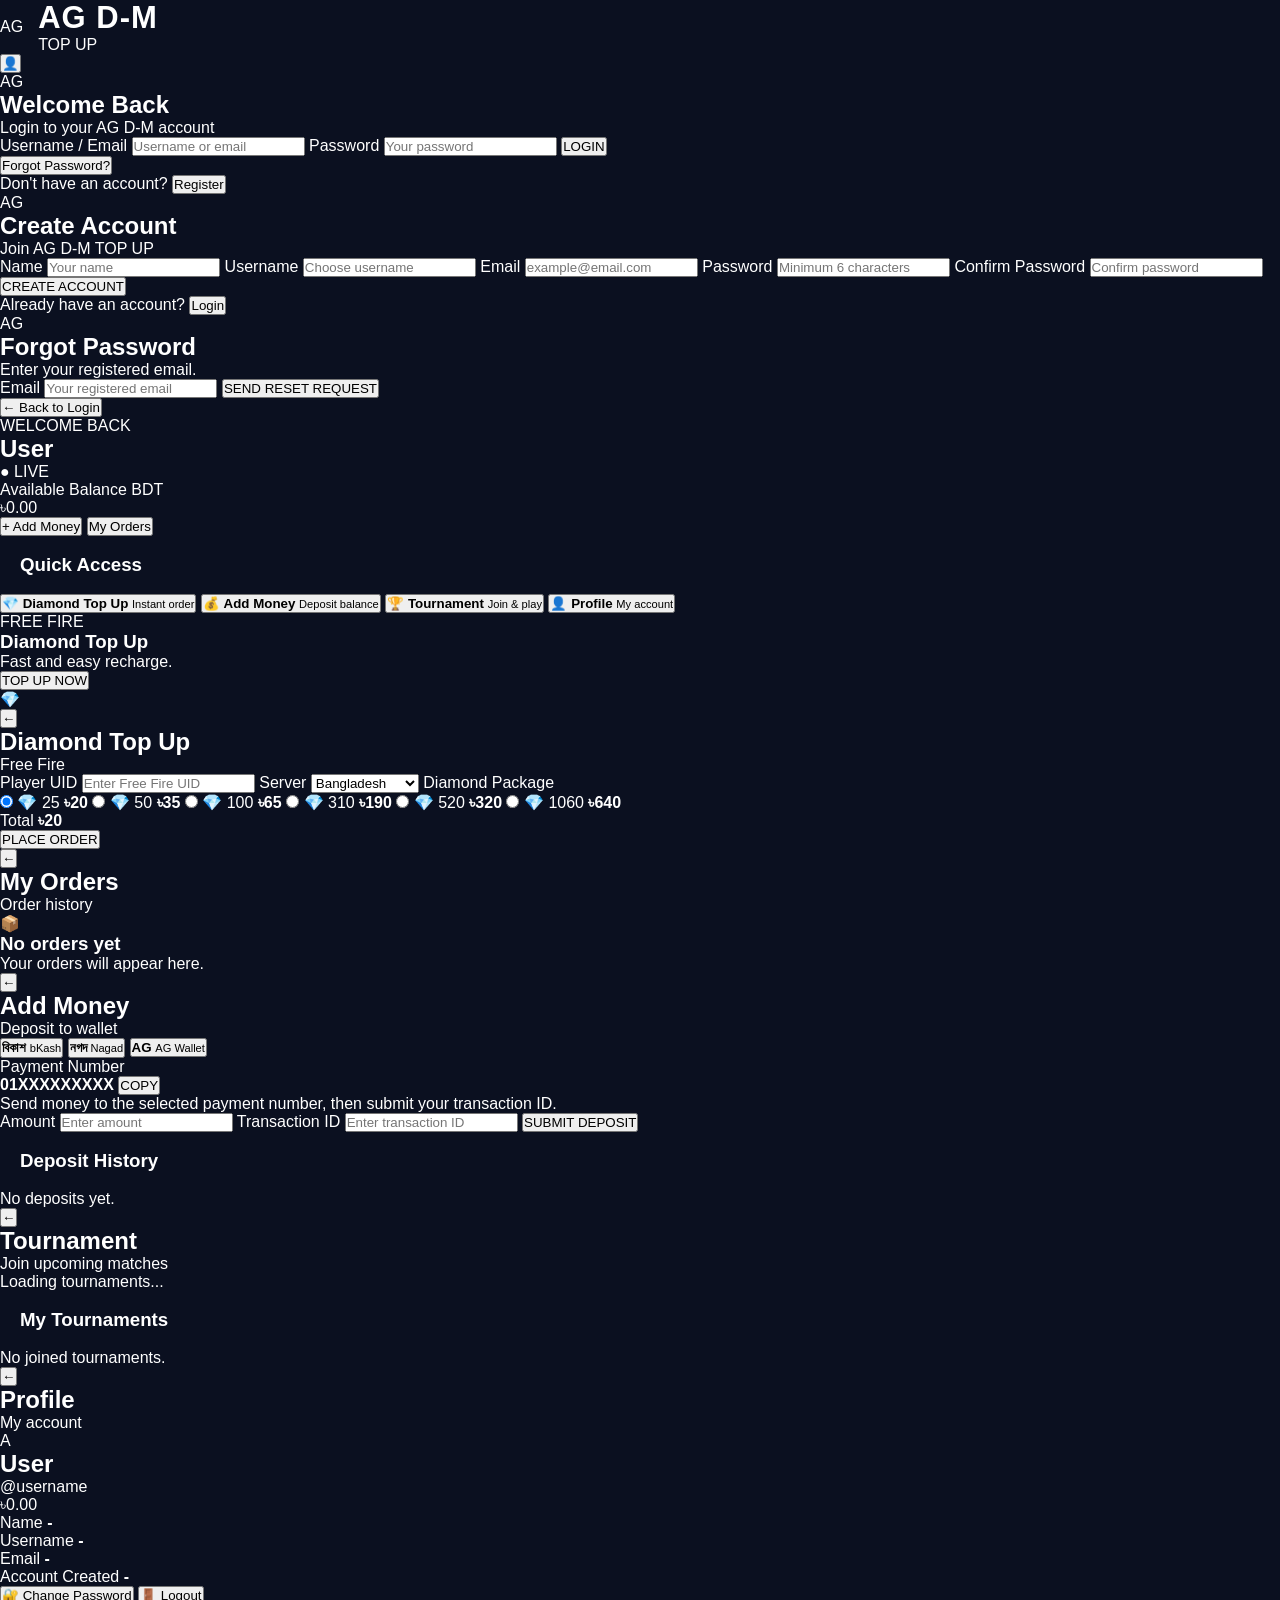
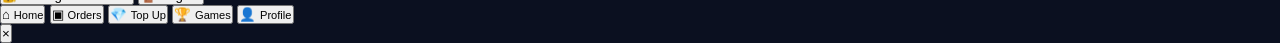
==== commit 4d96dea4: "Update index.html" ====
--- a/index.html
+++ b/index.html
@@ -1,2951 +1,860 @@
 <!DOCTYPE html>
 <html lang="en">
 <head>
-<meta charset="UTF-8">
-<meta name="viewport" content="width=device-width, initial-scale=1.0">
-<meta name="theme-color" content="#080808">
-
-<title>AG D-M TOP UP</title>
-
-<style>
-*{
-    margin:0;
-    padding:0;
-    box-sizing:border-box;
-    font-family:Arial,Helvetica,sans-serif;
-}
-
-body{
-    background:#070707;
-    color:#fff;
-    min-height:100vh;
-}
-
-button{
-    cursor:pointer;
-}
-
-a{
-    color:inherit;
-    text-decoration:none;
-}
-
-/* ================= HEADER ================= */
-
-.header{
-    position:sticky;
-    top:0;
-    z-index:999;
-    height:65px;
-    background:#0d0d0d;
-    border-bottom:1px solid #292929;
-    display:flex;
-    align-items:center;
-    padding:0 14px;
-    gap:12px;
-}
-
-.menu-btn,
-.icon-btn{
-    width:42px;
-    height:42px;
-    border:1px solid #292929;
-    border-radius:12px;
-    background:#171717;
-    color:white;
-    font-size:20px;
-}
-
-.logo{
-    font-size:19px;
-    font-weight:900;
-}
-
-.logo span{
-    color:#ff2929;
-}
-
-.header-space{
-    flex:1;
-}
-
-/* ================= MAIN ================= */
-
-.container{
-    width:100%;
-    max-width:1150px;
-    margin:auto;
-    padding:16px;
-    padding-bottom:100px;
-}
-
-.page{
-    display:none;
-}
-
-.page.active{
-    display:block;
-}
-
-/* ================= HERO ================= */
-
-.hero{
-    padding:35px 22px;
-    border-radius:25px;
-    border:1px solid #5a2020;
-    background:
-    radial-gradient(circle at top right,#681717,#1b0e0e 40%,#101010 75%);
-    margin-bottom:20px;
-}
-
-.hero-small{
-    color:#ffc83d;
-    font-size:13px;
-    font-weight:bold;
-    letter-spacing:1px;
-}
-
-.hero h1{
-    font-size:clamp(30px,7vw,55px);
-    margin:12px 0;
-}
-
-.hero p{
-    color:#aaa;
-    margin-bottom:20px;
-}
-
-/* ================= BUTTON ================= */
-
-.btn{
-    border:0;
-    border-radius:12px;
-    padding:13px 18px;
-    background:linear-gradient(135deg,#ff3636,#a50000);
-    color:#fff;
-    font-weight:bold;
-}
-
-.btn:hover{
-    opacity:.9;
-}
-
-.btn-dark{
-    background:#181818;
-    border:1px solid #333;
-}
-
-.btn-gold{
-    background:linear-gradient(135deg,#ffe16a,#a96c00);
-    color:#111;
-}
-
-.full-btn{
-    width:100%;
-}
-
-/* ================= GRID ================= */
-
-.grid{
-    display:grid;
-    grid-template-columns:repeat(2,1fr);
-    gap:12px;
-}
-
-@media(min-width:700px){
-    .grid{
-        grid-template-columns:repeat(4,1fr);
-    }
-}
-
-/* ================= CARD ================= */
-
-.card{
-    background:linear-gradient(180deg,#171717,#101010);
-    border:1px solid #292929;
-    border-radius:17px;
-    padding:16px;
-}
-
-.card:hover{
-    border-color:#6b2424;
-}
-
-.card h3{
-    margin:8px 0;
-}
-
-.muted{
-    color:#999;
-}
-
-.price{
-    color:#ffc83d;
-    font-size:21px;
-    font-weight:900;
-}
-
-.badge{
-    display:inline-block;
-    background:#252525;
-    color:#ddd;
-    border-radius:20px;
-    padding:5px 9px;
-    font-size:11px;
-}
-
-/* ================= SECTION ================= */
-
-.section{
-    margin:25px 0;
-}
-
-.section-title{
-    font-size:21px;
-    margin-bottom:13px;
-}
-
-/* ================= ACTION CARDS ================= */
-
-.action-card{
-    cursor:pointer;
-    min-height:120px;
-}
-
-.action-icon{
-    font-size:27px;
-}
-
-/* ================= PRODUCTS ================= */
-
-.product-card{
-    display:flex;
-    flex-direction:column;
-}
-
-.product-card .buy{
-    margin-top:auto;
-}
-
-/* ================= TABS ================= */
-
-.tabs{
-    display:flex;
-    gap:8px;
-    overflow-x:auto;
-    padding-bottom:5px;
-    margin-bottom:15px;
-}
-
-.tabs button{
-    white-space:nowrap;
-    background:#151515;
-    color:#aaa;
-    border:1px solid #303030;
-    padding:10px 14px;
-    border-radius:11px;
-}
-
-.tabs button.active{
-    background:#8f1515;
-    color:white;
-}
-
-/* ================= FORM ================= */
-
-.form-card{
-    background:#131313;
-    border:1px solid #292929;
-    border-radius:18px;
-    padding:18px;
-}
-
-label{
-    display:block;
-    color:#ccc;
-    font-size:13px;
-    margin:13px 0 6px;
-}
-
-input,
-select,
-textarea{
-    width:100%;
-    background:#090909;
-    color:#fff;
-    border:1px solid #333;
-    border-radius:11px;
-    padding:13px;
-    outline:none;
-}
-
-input:focus,
-select:focus,
-textarea:focus{
-    border-color:#d42626;
-}
-
-.form-row{
-    display:grid;
-    grid-template-columns:1fr 1fr;
-    gap:12px;
-}
-
-@media(max-width:550px){
-    .form-row{
-        grid-template-columns:1fr;
-    }
-}
-
-/* ================= NOTICE ================= */
-
-.notice{
-    padding:13px;
-    border-radius:12px;
-    background:#191919;
-    border:1px solid #303030;
-    margin:10px 0;
-}
-
-.success{
-    border-color:#23613b;
-}
-
-.warning{
-    border-color:#695420;
-}
-
-.error{
-    border-color:#682727;
-}
-
-/* ================= BOTTOM NAV ================= */
-
-.bottom-nav{
-    position:fixed;
-    left:50%;
-    bottom:0;
-    transform:translateX(-50%);
-    width:100%;
-    max-width:1150px;
-    height:73px;
-    background:#0b0b0bf7;
-    border-top:1px solid #292929;
-    z-index:1000;
-    display:grid;
-    grid-template-columns:repeat(5,1fr);
-    padding:5px;
-}
-
-.nav-btn{
-    border:0;
-    background:transparent;
-    color:#777;
-    font-size:11px;
-    display:flex;
-    flex-direction:column;
-    align-items:center;
-    justify-content:center;
-    gap:4px;
-}
-
-.nav-btn span{
-    font-size:22px;
-}
-
-.nav-btn.active{
-    color:white;
-}
-
-/* ================= FOOTER ================= */
-
-.footer{
-    text-align:center;
-    color:#666;
-    padding:25px 15px;
-    font-size:12px;
-}
-
-/* ================= MODAL ================= */
-
-.modal{
-    display:none;
-    position:fixed;
-    inset:0;
-    background:#000c;
-    z-index:2000;
-    align-items:flex-end;
-    justify-content:center;
-}
-
-.modal.show{
-    display:flex;
-}
-
-.modal-box{
-    width:100%;
-    max-width:700px;
-    max-height:90vh;
-    overflow:auto;
-    background:#111;
-    border:1px solid #333;
-    border-radius:25px 25px 0 0;
-    padding:20px;
-}
-
-@media(min-width:700px){
-    .modal{
-        align-items:center;
-    }
-
-    .modal-box{
-        border-radius:22px;
-    }
-}
-
-.close{
-    float:right;
-    width:36px;
-    height:36px;
-    border-radius:50%;
-    background:#222;
-    color:#fff;
-    border:1px solid #444;
-    font-size:20px;
-}
-
-/* ================= TABLE ================= */
-
-table{
-    width:100%;
-    border-collapse:collapse;
-}
-
-th,
-td{
-    padding:10px;
-    text-align:left;
-    border-bottom:1px solid #292929;
-    font-size:13px;
-}
-
-/* ================= MENU ================= */
-
-.side-menu{
-    display:none;
-    position:fixed;
-    inset:0;
-    background:#000b;
-    z-index:1500;
-}
-
-.side-menu.show{
-    display:block;
-}
-
-.menu-box{
-    width:min(330px,90%);
-    height:100%;
-    background:#101010;
-    border-right:1px solid #333;
-    padding:20px;
-    overflow:auto;
-}
-
-.menu-item{
-    width:100%;
-    border:0;
-    background:#171717;
-    color:#fff;
-    padding:14px;
-    margin:5px 0;
-    border-radius:12px;
-    text-align:left;
-}
-
-/* ================= DESKTOP ================= */
-
-@media(min-width:900px){
-
-    .hero{
-        padding:50px;
-    }
-
-    .header{
-        padding-left:25px;
-        padding-right:25px;
-    }
-}
-</style>
+    <meta charset="UTF-8">
+    <meta name="viewport" content="width=device-width, initial-scale=1.0">
+    <title>AG D-M TOP UP</title>
+
+    <link rel="stylesheet" href="style.css">
 </head>
 
 <body>
 
-<!-- =========================================================
-                         HEADER
-========================================================= -->
-
-<header class="header">
-
-<button class="menu-btn" onclick="openMenu()">☰</button>
-
-<div class="logo">
-AG <span>D-M TOP UP</span>
+<!-- =====================================================
+     APP
+===================================================== -->
+
+<div id="app">
+
+    <!-- TOP BAR -->
+    <header class="topbar">
+
+        <div class="brand">
+            <div class="brand-logo">AG</div>
+
+            <div>
+                <h1>AG D-M</h1>
+                <span>TOP UP</span>
+            </div>
+        </div>
+
+        <button class="icon-btn" onclick="openProfile()">
+            👤
+        </button>
+
+    </header>
+
+
+    <!-- =================================================
+         AUTH
+    ================================================== -->
+
+    <main id="authScreen" class="auth-screen">
+
+        <!-- LOGIN -->
+        <section id="loginPage" class="auth-card">
+
+            <div class="auth-logo">AG</div>
+
+            <h2>Welcome Back</h2>
+            <p class="muted">
+                Login to your AG D-M account
+            </p>
+
+            <form id="loginForm">
+
+                <label>
+                    Username / Email
+                </label>
+
+                <input
+                    id="loginValue"
+                    type="text"
+                    placeholder="Username or email"
+                    autocomplete="username"
+                    required
+                >
+
+                <label>
+                    Password
+                </label>
+
+                <input
+                    id="loginPassword"
+                    type="password"
+                    placeholder="Your password"
+                    autocomplete="current-password"
+                    required
+                >
+
+                <button class="primary-btn" type="submit">
+                    LOGIN
+                </button>
+
+            </form>
+
+            <button class="text-btn" onclick="showForgot()">
+                Forgot Password?
+            </button>
+
+            <div class="auth-switch">
+                Don't have an account?
+                <button onclick="showRegister()">Register</button>
+            </div>
+
+        </section>
+
+
+        <!-- REGISTER -->
+        <section id="registerPage" class="auth-card hidden">
+
+            <div class="auth-logo">AG</div>
+
+            <h2>Create Account</h2>
+            <p class="muted">
+                Join AG D-M TOP UP
+            </p>
+
+            <form id="registerForm">
+
+                <label>Name</label>
+
+                <input
+                    id="regName"
+                    type="text"
+                    placeholder="Your name"
+                    required
+                >
+
+                <label>Username</label>
+
+                <input
+                    id="regUsername"
+                    type="text"
+                    placeholder="Choose username"
+                    required
+                >
+
+                <label>Email</label>
+
+                <input
+                    id="regEmail"
+                    type="email"
+                    placeholder="example@email.com"
+                    required
+                >
+
+                <label>Password</label>
+
+                <input
+                    id="regPassword"
+                    type="password"
+                    placeholder="Minimum 6 characters"
+                    required
+                >
+
+                <label>Confirm Password</label>
+
+                <input
+                    id="regConfirmPassword"
+                    type="password"
+                    placeholder="Confirm password"
+                    required
+                >
+
+                <button class="primary-btn" type="submit">
+                    CREATE ACCOUNT
+                </button>
+
+            </form>
+
+            <div class="auth-switch">
+                Already have an account?
+                <button onclick="showLogin()">Login</button>
+            </div>
+
+        </section>
+
+
+        <!-- FORGOT PASSWORD -->
+        <section id="forgotPage" class="auth-card hidden">
+
+            <div class="auth-logo">AG</div>
+
+            <h2>Forgot Password</h2>
+
+            <p class="muted">
+                Enter your registered email.
+            </p>
+
+            <form id="forgotForm">
+
+                <label>Email</label>
+
+                <input
+                    id="forgotEmail"
+                    type="email"
+                    placeholder="Your registered email"
+                    required
+                >
+
+                <button class="primary-btn" type="submit">
+                    SEND RESET REQUEST
+                </button>
+
+            </form>
+
+            <button class="text-btn" onclick="showLogin()">
+                ← Back to Login
+            </button>
+
+        </section>
+
+    </main>
+
+
+    <!-- =================================================
+         MAIN APP
+    ================================================== -->
+
+    <main id="mainApp" class="main-app hidden">
+
+
+        <!-- HOME -->
+        <section id="homePage" class="page active">
+
+            <div class="welcome">
+                <div>
+                    <span class="small-label">WELCOME BACK</span>
+                    <h2 id="welcomeName">User</h2>
+                </div>
+
+                <div class="live-dot">
+                    ● LIVE
+                </div>
+            </div>
+
+
+            <!-- BALANCE -->
+            <div class="balance-card">
+
+                <div class="balance-top">
+                    <span>Available Balance</span>
+                    <span>BDT</span>
+                </div>
+
+                <div class="balance-value">
+                    ৳<span id="homeBalance">0.00</span>
+                </div>
+
+                <div class="balance-actions">
+
+                    <button onclick="showPage('addMoneyPage')">
+                        + Add Money
+                    </button>
+
+                    <button onclick="showPage('ordersPage')">
+                        My Orders
+                    </button>
+
+                </div>
+
+            </div>
+
+
+            <!-- QUICK ACTIONS -->
+            <h3 class="section-title">
+                Quick Access
+            </h3>
+
+            <div class="quick-grid">
+
+                <button onclick="showPage('topupPage')">
+                    <span>💎</span>
+                    <b>Diamond Top Up</b>
+                    <small>Instant order</small>
+                </button>
+
+                <button onclick="showPage('addMoneyPage')">
+                    <span>💰</span>
+                    <b>Add Money</b>
+                    <small>Deposit balance</small>
+                </button>
+
+                <button onclick="showPage('tournamentPage')">
+                    <span>🏆</span>
+                    <b>Tournament</b>
+                    <small>Join & play</small>
+                </button>
+
+                <button onclick="showPage('profilePage')">
+                    <span>👤</span>
+                    <b>Profile</b>
+                    <small>My account</small>
+                </button>
+
+            </div>
+
+
+            <!-- TOP UP -->
+            <div class="promo-card">
+
+                <div>
+                    <span class="small-label">FREE FIRE</span>
+
+                    <h3>
+                        Diamond Top Up
+                    </h3>
+
+                    <p>
+                        Fast and easy recharge.
+                    </p>
+
+                    <button
+                        class="primary-btn small-btn"
+                        onclick="showPage('topupPage')"
+                    >
+                        TOP UP NOW
+                    </button>
+                </div>
+
+                <div class="promo-icon">
+                    💎
+                </div>
+
+            </div>
+
+        </section>
+
+
+        <!-- TOP UP -->
+        <section id="topupPage" class="page">
+
+            <div class="page-header">
+                <button onclick="showPage('homePage')">
+                    ←
+                </button>
+
+                <div>
+                    <h2>Diamond Top Up</h2>
+                    <span>Free Fire</span>
+                </div>
+            </div>
+
+
+            <form id="orderForm" class="form-card">
+
+                <label>Player UID</label>
+
+                <input
+                    id="orderUid"
+                    type="text"
+                    inputmode="numeric"
+                    placeholder="Enter Free Fire UID"
+                    required
+                >
+
+
+                <label>Server</label>
+
+                <select id="orderServer">
+
+                    <option value="BD">Bangladesh</option>
+                    <option value="IND">India</option>
+                    <option value="BR">Brazil</option>
+                    <option value="US">USA</option>
+                    <option value="SAC">SAC</option>
+                    <option value="NA">North America</option>
+                    <option value="TH">Thailand</option>
+                    <option value="ID">Indonesia</option>
+                    <option value="SG">Singapore</option>
+                    <option value="PK">Pakistan</option>
+
+                </select>
+
+
+                <label>Diamond Package</label>
+
+                <div class="package-grid">
+
+                    <label class="package">
+                        <input
+                            type="radio"
+                            name="package"
+                            value="25"
+                            data-price="20"
+                            checked
+                        >
+
+                        <span>
+                            💎 25
+                        </span>
+
+                        <b>৳20</b>
+                    </label>
+
+
+                    <label class="package">
+                        <input
+                            type="radio"
+                            name="package"
+                            value="50"
+                            data-price="35"
+                        >
+
+                        <span>
+                            💎 50
+                        </span>
+
+                        <b>৳35</b>
+                    </label>
+
+
+                    <label class="package">
+                        <input
+                            type="radio"
+                            name="package"
+                            value="100"
+                            data-price="65"
+                        >
+
+                        <span>
+                            💎 100
+                        </span>
+
+                        <b>৳65</b>
+                    </label>
+
+
+                    <label class="package">
+                        <input
+                            type="radio"
+                            name="package"
+                            value="310"
+                            data-price="190"
+                        >
+
+                        <span>
+                            💎 310
+                        </span>
+
+                        <b>৳190</b>
+                    </label>
+
+
+                    <label class="package">
+                        <input
+                            type="radio"
+                            name="package"
+                            value="520"
+                            data-price="320"
+                        >
+
+                        <span>
+                            💎 520
+                        </span>
+
+                        <b>৳320</b>
+                    </label>
+
+
+                    <label class="package">
+                        <input
+                            type="radio"
+                            name="package"
+                            value="1060"
+                            data-price="640"
+                        >
+
+                        <span>
+                            💎 1060
+                        </span>
+
+                        <b>৳640</b>
+                    </label>
+
+                </div>
+
+
+                <div class="order-total">
+
+                    <span>Total</span>
+
+                    <strong>
+                        ৳<span id="selectedPrice">20</span>
+                    </strong>
+
+                </div>
+
+
+                <button class="primary-btn" type="submit">
+                    PLACE ORDER
+                </button>
+
+            </form>
+
+        </section>
+
+
+        <!-- ORDERS -->
+        <section id="ordersPage" class="page">
+
+            <div class="page-header">
+
+                <button onclick="showPage('homePage')">
+                    ←
+                </button>
+
+                <div>
+                    <h2>My Orders</h2>
+                    <span>Order history</span>
+                </div>
+
+            </div>
+
+            <div id="ordersList">
+
+                <div class="empty-state">
+                    <div>📦</div>
+                    <h3>No orders yet</h3>
+                    <p>Your orders will appear here.</p>
+                </div>
+
+            </div>
+
+        </section>
+
+
+        <!-- ADD MONEY -->
+        <section id="addMoneyPage" class="page">
+
+            <div class="page-header">
+
+                <button onclick="showPage('homePage')">
+                    ←
+                </button>
+
+                <div>
+                    <h2>Add Money</h2>
+                    <span>Deposit to wallet</span>
+                </div>
+
+            </div>
+
+
+            <div class="deposit-card">
+
+                <div class="deposit-methods">
+
+                    <button
+                        class="method active"
+                        data-method="bKash"
+                        onclick="selectPaymentMethod(this)"
+                    >
+                        <b>বিকাশ</b>
+                        <small>bKash</small>
+                    </button>
+
+                    <button
+                        class="method"
+                        data-method="Nagad"
+                        onclick="selectPaymentMethod(this)"
+                    >
+                        <b>নগদ</b>
+                        <small>Nagad</small>
+                    </button>
+
+                    <button
+                        class="method"
+                        data-method="AG Wallet"
+                        onclick="selectPaymentMethod(this)"
+                    >
+                        <b>AG</b>
+                        <small>AG Wallet</small>
+                    </button>
+
+                </div>
+
+
+                <div class="payment-info">
+
+                    <span>Payment Number</span>
+
+                    <div class="copy-row">
+
+                        <strong id="paymentNumber">
+                            01XXXXXXXXX
+                        </strong>
+
+                        <button onclick="copyPaymentNumber()">
+                            COPY
+                        </button>
+
+                    </div>
+
+                    <p>
+                        Send money to the selected payment number,
+                        then submit your transaction ID.
+                    </p>
+
+                </div>
+
+
+                <form id="depositForm">
+
+                    <label>Amount</label>
+
+                    <input
+                        id="depositAmount"
+                        type="number"
+                        min="1"
+                        step="0.01"
+                        placeholder="Enter amount"
+                        required
+                    >
+
+
+                    <label>Transaction ID</label>
+
+                    <input
+                        id="transactionId"
+                        type="text"
+                        placeholder="Enter transaction ID"
+                        required
+                    >
+
+
+                    <button
+                        class="primary-btn"
+                        type="submit"
+                    >
+                        SUBMIT DEPOSIT
+                    </button>
+
+                </form>
+
+            </div>
+
+
+            <h3 class="section-title">
+                Deposit History
+            </h3>
+
+            <div id="depositList">
+
+                <div class="empty-state small-empty">
+                    No deposits yet.
+                </div>
+
+            </div>
+
+        </section>
+
+
+        <!-- TOURNAMENT -->
+        <section id="tournamentPage" class="page">
+
+            <div class="page-header">
+
+                <button onclick="showPage('homePage')">
+                    ←
+                </button>
+
+                <div>
+                    <h2>Tournament</h2>
+                    <span>Join upcoming matches</span>
+                </div>
+
+            </div>
+
+
+            <div id="tournamentList">
+
+                <div class="loading">
+                    Loading tournaments...
+                </div>
+
+            </div>
+
+
+            <h3 class="section-title">
+                My Tournaments
+            </h3>
+
+            <div id="myTournamentList">
+
+                <div class="empty-state small-empty">
+                    No joined tournaments.
+                </div>
+
+            </div>
+
+        </section>
+
+
+        <!-- PROFILE -->
+        <section id="profilePage" class="page">
+
+            <div class="page-header">
+
+                <button onclick="showPage('homePage')">
+                    ←
+                </button>
+
+                <div>
+                    <h2>Profile</h2>
+                    <span>My account</span>
+                </div>
+
+            </div>
+
+
+            <div class="profile-card">
+
+                <div class="profile-avatar" id="profileAvatar">
+                    A
+                </div>
+
+                <h2 id="profileName">
+                    User
+                </h2>
+
+                <p id="profileUsername">
+                    @username
+                </p>
+
+                <div class="profile-balance">
+                    ৳<span id="profileBalance">0.00</span>
+                </div>
+
+            </div>
+
+
+            <div class="profile-info">
+
+                <div>
+                    <span>Name</span>
+                    <b id="infoName">-</b>
+                </div>
+
+                <div>
+                    <span>Username</span>
+                    <b id="infoUsername">-</b>
+                </div>
+
+                <div>
+                    <span>Email</span>
+                    <b id="infoEmail">-</b>
+                </div>
+
+                <div>
+                    <span>Account Created</span>
+                    <b id="infoCreated">-</b>
+                </div>
+
+            </div>
+
+
+            <div class="profile-actions">
+
+                <button onclick="showChangePassword()">
+                    🔐 Change Password
+                </button>
+
+                <button
+                    class="danger-btn"
+                    onclick="logout()"
+                >
+                    🚪 Logout
+                </button>
+
+            </div>
+
+        </section>
+
+    </main>
+
+
+    <!-- =================================================
+         BOTTOM NAV
+    ================================================== -->
+
+    <nav id="bottomNav" class="bottom-nav hidden">
+
+        <button
+            class="nav-item active"
+            data-page="homePage"
+            onclick="showPage('homePage')"
+        >
+            <span>⌂</span>
+            <small>Home</small>
+        </button>
+
+
+        <button
+            class="nav-item"
+            data-page="ordersPage"
+            onclick="showPage('ordersPage')"
+        >
+            <span>▣</span>
+            <small>Orders</small>
+        </button>
+
+
+        <button
+            class="nav-item nav-main"
+            data-page="topupPage"
+            onclick="showPage('topupPage')"
+        >
+            <span>💎</span>
+            <small>Top Up</small>
+        </button>
+
+
+        <button
+            class="nav-item"
+            data-page="tournamentPage"
+            onclick="showPage('tournamentPage')"
+        >
+            <span>🏆</span>
+            <small>Games</small>
+        </button>
+
+
+        <button
+            class="nav-item"
+            data-page="profilePage"
+            onclick="showPage('profilePage')"
+        >
+            <span>👤</span>
+            <small>Profile</small>
+        </button>
+
+    </nav>
+
+
+    <!-- =================================================
+         MODAL
+    ================================================== -->
+
+    <div id="modal" class="modal hidden">
+
+        <div class="modal-box">
+
+            <button
+                class="modal-close"
+                onclick="closeModal()"
+            >
+                ×
+            </button>
+
+            <div id="modalContent"></div>
+
+        </div>
+
+    </div>
+
+
+    <!-- TOAST -->
+    <div id="toast" class="toast">
+        <span id="toastMessage"></span>
+    </div>
+
+
 </div>
 
-<div class="header-space"></div>
-
-<button class="icon-btn" onclick="openPage('notifications')">
-🔔
-</button>
-
-<button class="icon-btn" onclick="openPage('account')">
-👤
-</button>
-
-</header>
-
-
-<!-- =========================================================
-                         MAIN
-========================================================= -->
-
-<main class="container">
-
-
-<!-- ========================= HOME ========================= -->
-
-<section id="home" class="page active">
-
-<div class="hero">
-
-<div class="hero-small">
-ONLY FREE FIRE TOP UP + TOURNAMENT
-</div>
-
-<h1>🔥 AG D-M TOP UP</h1>
-
-<p>
-Fast • Secure • Easy
-</p>
-
-<button class="btn" onclick="openPage('topup')">
-💎 TOP UP NOW
-</button>
-
-<button class="btn btn-dark" onclick="openPage('tournament')">
-🏆 JOIN TOURNAMENT
-</button>
-
-</div>
-
-
-<!-- QUICK ACTION -->
-
-<div class="section">
-
-<h2 class="section-title">
-⚡ Quick Actions
-</h2>
-
-<div class="grid">
-
-<div class="card action-card" onclick="openPage('topup')">
-<div class="action-icon">💎</div>
-<h3>FF TOP UP</h3>
-<div class="muted">UID Recharge</div>
-</div>
-
-<div class="card action-card" onclick="openPage('tournament')">
-<div class="action-icon">🏆</div>
-<h3>TOURNAMENT</h3>
-<div class="muted">Join Match</div>
-</div>
-
-<div class="card action-card" onclick="openPage('orders')">
-<div class="action-icon">📦</div>
-<h3>MY ORDERS</h3>
-<div class="muted">Track Orders</div>
-</div>
-
-<div class="card action-card" onclick="openPage('wallet')">
-<div class="action-icon">💵</div>
-<h3>ADD MONEY</h3>
-<div class="muted">Wallet</div>
-</div>
-
-</div>
-</div>
-
-
-<!-- SPECIAL OFFER -->
-
-<div class="section">
-
-<h2 class="section-title">
-🔥 SPECIAL OFFER
-</h2>
-
-<div class="card">
-
-<span class="badge">
-LIMITED OFFER
-</span>
-
-<h3>240 Diamond</h3>
-
-<div class="price">
-BDT 158
-</div>
-
-<br>
-
-<button class="btn full-btn"
-onclick="selectProduct('240 Diamond',158)">
-BUY NOW
-</button>
-
-</div>
-
-</div>
-
-
-<!-- POPULAR -->
-
-<div class="section">
-
-<h2 class="section-title">
-💎 POPULAR TOP UP
-</h2>
-
-<div class="grid" id="popularProducts">
-</div>
-
-</div>
-
-
-<!-- MEMBERSHIP -->
-
-<div class="section">
-
-<h2 class="section-title">
-🎁 WEEKLY / MONTHLY
-</h2>
-
-<div class="grid">
-
-<div class="card">
-
-<h3>Weekly</h3>
-
-<div class="price">
-BDT 158
-</div>
-
-<button class="btn full-btn"
-onclick="selectProduct('Weekly',158)">
-BUY
-</button>
-
-</div>
-
-
-<div class="card">
-
-<h3>Monthly</h3>
-
-<div class="price">
-BDT 790
-</div>
-
-<button class="btn full-btn"
-onclick="selectProduct('Monthly',790)">
-BUY
-</button>
-
-</div>
-
-</div>
-
-</div>
-
-
-<!-- TOURNAMENT -->
-
-<div class="section">
-
-<h2 class="section-title">
-🏆 UPCOMING TOURNAMENT
-</h2>
-
-<div class="card">
-
-<span class="badge">
-🟢 UPCOMING
-</span>
-
-<h2>
-AG D-M WEEKLY CUP
-</h2>
-
-<p class="muted">
-Mode: Squad • Map: Bermuda
-</p>
-
-<p>
-Entry Fee:
-<b>৳50</b>
-</p>
-
-<p>
-Prize Pool:
-<b>৳5,000</b>
-</p>
-
-<p>
-Slots:
-<b>32/48</b>
-</p>
-
-<button class="btn full-btn"
-onclick="joinTournament()">
-JOIN NOW
-</button>
-
-</div>
-
-</div>
-
-
-<!-- HOW TO -->
-
-<div class="section">
-
-<h2 class="section-title">
-📖 HOW TO TOP UP
-</h2>
-
-<div class="card">
-
-1️⃣ UID দিন<br><br>
-
-2️⃣ Package নির্বাচন করুন<br><br>
-
-3️⃣ Payment করুন<br><br>
-
-4️⃣ Order Complete
-
-</div>
-
-</div>
-
-
-</section>
-
-
-<!-- =========================================================
-                       FF TOP UP
-========================================================= -->
-
-<section id="topup" class="page">
-
-<div class="section">
-
-<h2 class="section-title">
-🔥 FF TOP UP (UID)
-</h2>
-
-<div class="form-card">
-
-<label>
-Player UID
-</label>
-
-<input
-id="playerUID"
-placeholder="Enter Free Fire UID"
->
-
-
-<button
-class="btn btn-dark"
-style="margin-top:10px"
-onclick="uidGuide()">
-
-❓ Where can I find UID?
-
-</button>
-
-
-<label>
-Region
-</label>
-
-<select id="region">
-
-<option>
-🇧🇩 Bangladesh
-</option>
-
-<option>
-🌍 Indonesia
-</option>
-
-</select>
-
-</div>
-
-</div>
-
-
-<!-- CATEGORY -->
-
-<div class="tabs" id="categoryTabs">
-</div>
-
-
-<!-- PRODUCTS -->
-
-<div class="grid" id="productList">
-</div>
-
-</section>
-
-
-<!-- =========================================================
-                       CHECKOUT
-========================================================= -->
-
-<section id="checkout" class="page">
-
-<div class="section">
-
-<h2 class="section-title">
-🧾 CHECKOUT
-</h2>
-
-<div class="form-card"
-id="checkoutSummary">
-
-</div>
-
-</div>
-
-
-<div class="form-card">
-
-<h3>
-Customer Information
-</h3>
-
-
-<div class="form-row">
-
-<div>
-
-<label>
-Name
-</label>
-
-<input id="customerName">
-
-</div>
-
-
-<div>
-
-<label>
-Phone
-</label>
-
-<input
-id="customerPhone"
-placeholder="01XXXXXXXXX">
-
-</div>
-
-</div>
-
-
-<label>
-Email
-</label>
-
-<input id="customerEmail">
-
-
-<!-- COUPON -->
-
-<label>
-🎁 Coupon
-</label>
-
-<div style="display:flex;gap:8px">
-
-<input
-id="couponCode"
-placeholder="Enter Code">
-
-<button
-class="btn btn-dark"
-onclick="applyCoupon()">
-
-APPLY
-
-</button>
-
-</div>
-
-<div id="couponResult">
-</div>
-
-
-<!-- PAYMENT -->
-
-<h3 style="margin-top:25px">
-💳 SELECT PAYMENT
-</h3>
-
-
-<div class="grid">
-
-<button
-class="btn btn-dark"
-onclick="choosePayment('bKash')">
-
-🟣 bKash
-
-</button>
-
-
-<button
-class="btn btn-dark"
-onclick="choosePayment('Nagad')">
-
-🟠 Nagad
-
-</button>
-
-
-<button
-class="btn btn-dark"
-onclick="choosePayment('Rocket')">
-
-🔵 Rocket
-
-</button>
-
-
-<button
-class="btn btn-dark"
-onclick="choosePayment('Wallet')">
-
-💰 Wallet
-
-</button>
-
-</div>
-
-
-<div
-id="paymentInfo"
-class="notice">
-
-Payment method নির্বাচন করুন।
-
-</div>
-
-
-<label>
-Transaction ID
-</label>
-
-<input
-id="transactionID"
-placeholder="Enter Transaction ID">
-
-
-<button
-class="btn full-btn"
-style="margin-top:15px"
-onclick="submitOrder()">
-
-SUBMIT PAYMENT
-
-</button>
-
-</div>
-
-</section>
-
-
-<!-- =========================================================
-                       ORDERS
-========================================================= -->
-
-<section id="orders" class="page">
-
-<div class="section">
-
-<h2 class="section-title">
-📦 MY ORDERS
-</h2>
-
-
-<div class="tabs">
-
-<button class="active">
-All
-</button>
-
-<button>
-Pending
-</button>
-
-<button>
-Processing
-</button>
-
-<button>
-Completed
-</button>
-
-<button>
-Failed
-</button>
-
-<button>
-Cancelled
-</button>
-
-<button>
-Refunded
-</button>
-
-</div>
-
-
-<div id="orderList">
-</div>
-
-</div>
-
-</section>
-
-
-<!-- =========================================================
-                    TOURNAMENT
-========================================================= -->
-
-<section id="tournament" class="page">
-
-<div class="section">
-
-<h2 class="section-title">
-🏆 FREE FIRE TOURNAMENT
-</h2>
-
-
-<div class="tabs">
-
-<button class="active">
-🟢 UPCOMING
-</button>
-
-<button>
-🔴 LIVE
-</button>
-
-<button>
-⚫ COMPLETED
-</button>
-
-</div>
-
-
-<div class="card">
-
-<span class="badge">
-🟢 UPCOMING
-</span>
-
-<h2>
-AG D-M WEEKLY CUP
-</h2>
-
-<p>
-📅 Date:
-30 Sep 2026
-</p>
-
-<p>
-⏰ Time:
-9:00 PM
-</p>
-
-<p>
-🎮 Mode:
-Squad
-</p>
-
-<p>
-🗺 Map:
-Bermuda
-</p>
-
-<p>
-💵 Entry:
-৳50
-</p>
-
-<p>
-🏆 Prize:
-৳5,000
-</p>
-
-<p>
-👥 Slots:
-32/48
-</p>
-
-<button
-class="btn full-btn"
-onclick="joinTournament()">
-
-JOIN NOW
-
-</button>
-
-</div>
-
-</div>
-
-
-<!-- RULES -->
-
-<div class="section">
-
-<h2 class="section-title">
-📜 TOURNAMENT RULES
-</h2>
-
-<div class="card">
-
-❌ No Hack<br><br>
-
-❌ No Cheat<br><br>
-
-✅ Correct UID<br><br>
-
-✅ Correct Team Information<br><br>
-
-✅ Match Time Follow<br><br>
-
-✅ Room Rules Follow<br><br>
-
-✅ Entry Rules<br><br>
-
-✅ Cancellation Rules<br><br>
-
-✅ Refund Rules<br><br>
-
-✅ Dispute Rules
-
-</div>
-
-</div>
-
-
-<!-- LEADERBOARD -->
-
-<div class="section">
-
-<h2 class="section-title">
-📊 LEADERBOARD
-</h2>
-
-<div class="card">
-
-<table>
-
-<tr>
-<th>#</th>
-<th>Team</th>
-<th>Kills</th>
-<th>Points</th>
-</tr>
-
-<tr>
-<td>1</td>
-<td>Team Alpha</td>
-<td>12</td>
-<td>28</td>
-</tr>
-
-<tr>
-<td>2</td>
-<td>Team Bravo</td>
-<td>9</td>
-<td>24</td>
-</tr>
-
-<tr>
-<td>3</td>
-<td>Team X</td>
-<td>8</td>
-<td>20</td>
-</tr>
-
-</table>
-
-</div>
-
-</div>
-
-</section>
-
-
-<!-- =========================================================
-                         WALLET
-========================================================= -->
-
-<section id="wallet" class="page">
-
-<div class="section">
-
-<h2 class="section-title">
-💰 MY WALLET
-</h2>
-
-
-<div class="hero">
-
-<div class="muted">
-Available Balance
-</div>
-
-<h1>
-৳250
-</h1>
-
-</div>
-
-
-<div class="form-card">
-
-<label>
-Amount
-</label>
-
-<input
-id="walletAmount"
-type="number"
-placeholder="BDT">
-
-
-<label>
-Payment Method
-</label>
-
-<select>
-
-<option>
-bKash
-</option>
-
-<option>
-Nagad
-</option>
-
-<option>
-Rocket
-</option>
-
-</select>
-
-
-<label>
-Transaction ID
-</label>
-
-<input
-id="walletTransaction"
-placeholder="Transaction ID">
-
-
-<button
-class="btn full-btn"
-onclick="addMoney()">
-
-SUBMIT DEPOSIT
-
-</button>
-
-</div>
-
-</div>
-
-
-<div class="section">
-
-<h2 class="section-title">
-📜 WALLET TRANSACTIONS
-</h2>
-
-<div class="card">
-
-<div class="success">
-+ ৳500 — Wallet Deposit
-</div>
-
-<br>
-
-<div>
-- ৳158 — FF Top Up
-</div>
-
-<br>
-
-<div>
-- ৳50 — Tournament Entry
-</div>
-
-</div>
-
-</div>
-
-</section>
-
-
-<!-- =========================================================
-                        ACCOUNT
-========================================================= -->
-
-<section id="account" class="page">
-
-<div class="section">
-
-<h2 class="section-title">
-👤 ACCOUNT
-</h2>
-
-
-<div class="card">
-
-<h2>
-AG D-M User
-</h2>
-
-<p class="muted">
-Username: demo_user
-</p>
-
-<br>
-
-<span class="badge">
-FREE USER
-</span>
-
-</div>
-
-</div>
-
-
-<div class="grid">
-
-<div class="card"
-onclick="openPage('orders')">
-
-📦
-
-<h3>
-My Orders
-</h3>
-
-</div>
-
-
-<div class="card"
-onclick="openPage('tournament')">
-
-🏆
-
-<h3>
-My Tournaments
-</h3>
-
-</div>
-
-
-<div class="card"
-onclick="openPage('wallet')">
-
-💰
-
-<h3>
-Wallet
-</h3>
-
-</div>
-
-
-<div class="card"
-onclick="openPage('notifications')">
-
-🔔
-
-<h3>
-Notifications
-</h3>
-
-</div>
-
-
-<div class="card">
-
-🔐
-
-<h3>
-Security
-</h3>
-
-</div>
-
-
-<div class="card">
-
-🏅
-
-<h3>
-Rank
-</h3>
-
-<p class="muted">
-Bronze → Silver → Gold → Platinum → Diamond → Master
-</p>
-
-</div>
-
-
-<div class="card">
-
-👑
-
-<h3>
-Premium
-</h3>
-
-</div>
-
-
-<div class="card"
-onclick="support()">
-
-🎧
-
-<h3>
-Support
-</h3>
-
-</div>
-
-</div>
-
-
-<br>
-
-<button
-class="btn btn-dark full-btn"
-onclick="alert('Demo logout')">
-
-🚪 LOGOUT
-
-</button>
-
-</section>
-
-
-<!-- =========================================================
-                     NOTIFICATIONS
-========================================================= -->
-
-<section id="notifications" class="page">
-
-<div class="section">
-
-<h2 class="section-title">
-🔔 NOTIFICATIONS
-</h2>
-
-
-<div class="notice success">
-✓ Order Completed
-</div>
-
-
-<div class="notice">
-🏆 Tournament Confirmed
-</div>
-
-
-<div class="notice">
-💰 Wallet Approved
-</div>
-
-
-<div class="notice">
-🔥 New Offer
-</div>
-
-
-<div class="notice warning">
-⚠️ Payment Pending
-</div>
-
-</div>
-
-</section>
-
-
-</main>
-
-
-<!-- =========================================================
-                         FOOTER
-========================================================= -->
-
-<footer class="footer">
-
-🔥 AG D-M TOP UP
-
-<br><br>
-
-ONLY FREE FIRE TOP UP + TOURNAMENT
-
-<br><br>
-
-Terms & Conditions • Privacy Policy • Refund Policy • Tournament Rules
-
-</footer>
-
-
-<!-- =========================================================
-                    BOTTOM NAVIGATION
-========================================================= -->
-
-<nav class="bottom-nav">
-
-<button
-class="nav-btn active"
-data-page="home"
-onclick="openPage('home')">
-
-<span>🏠</span>
-Home
-
-</button>
-
-
-<button
-class="nav-btn"
-data-page="tournament"
-onclick="openPage('tournament')">
-
-<span>🏆</span>
-Tournament
-
-</button>
-
-
-<button
-class="nav-btn"
-data-page="wallet"
-onclick="openPage('wallet')">
-
-<span>💵</span>
-Add Money
-
-</button>
-
-
-<button
-class="nav-btn"
-data-page="orders"
-onclick="openPage('orders')">
-
-<span>🗂️</span>
-Orders
-
-</button>
-
-
-<button
-class="nav-btn"
-data-page="account"
-onclick="openPage('account')">
-
-<span>👤</span>
-Account
-
-</button>
-
-</nav>
-
-
-<!-- =========================================================
-                         MODAL
-========================================================= -->
-
-<div
-class="modal"
-id="modal"
-onclick="closeOutside(event)">
-
-<div class="modal-box">
-
-<button
-class="close"
-onclick="closeModal()">
-
-×
-
-</button>
-
-<div id="modalContent">
-</div>
-
-</div>
-
-</div>
-
-
-<!-- =========================================================
-                      SIDE MENU
-========================================================= -->
-
-<div
-class="side-menu"
-id="sideMenu"
-onclick="closeMenuOutside(event)">
-
-<div class="menu-box">
-
-<h2>
-🔥 AG D-M TOP UP
-</h2>
-
-<br>
-
-
-<button
-class="menu-item"
-onclick="menuGo('home')">
-
-🏠 Home
-
-</button>
-
-
-<button
-class="menu-item"
-onclick="menuGo('topup')">
-
-💎 FF Top Up
-
-</button>
-
-
-<button
-class="menu-item"
-onclick="menuGo('tournament')">
-
-🏆 Tournament
-
-</button>
-
-
-<button
-class="menu-item"
-onclick="menuGo('orders')">
-
-📦 Orders
-
-</button>
-
-
-<button
-class="menu-item"
-onclick="menuGo('wallet')">
-
-💰 Wallet
-
-</button>
-
-
-<button
-class="menu-item"
-onclick="menuGo('account')">
-
-👤 Account
-
-</button>
-
-
-<button
-class="menu-item"
-onclick="menuGo('notifications')">
-
-🔔 Notifications
-
-</button>
-
-
-<button
-class="menu-item"
-onclick="support()">
-
-🎧 Support
-
-</button>
-
-
-<button
-class="menu-item"
-onclick="alert('Terms & Conditions')">
-
-📄 Legal
-
-</button>
-
-
-</div>
-
-</div>
-
-
-<!-- =========================================================
-                       JAVASCRIPT
-========================================================= -->
-
-<script>
-
-/* ================= DATA ================= */
-
-const products = {
-
-"Diamonds":[
-
-["25 Diamond",22],
-["50 Diamond",35],
-["115 Diamond",79],
-["240 Diamond",158],
-["355 Diamond",235],
-["480 Diamond",332],
-["505 Diamond",340],
-["610 Diamond",400],
-["850 Diamond",560],
-["1090 Diamond",720],
-["1240 Diamond",800],
-["1720 Diamond",1120],
-["2530 Diamond",1610],
-["4010 Diamond",2686],
-["5060 Diamond",3360],
-["7590 Diamond",5040],
-["10120 Diamond",6720]
-
-],
-
-"Weekly":[
-
-["Weekly",158],
-["2× Weekly",315],
-["3× Weekly",475],
-["4× Weekly",632],
-["5× Weekly",790],
-["Weekly Lite",0]
-
-],
-
-"Monthly":[
-
-["Monthly",790],
-["2× Monthly",1580],
-["3× Monthly",2370],
-["4× Monthly",3160],
-["5× Monthly",3950]
-
-],
-
-"FF ID Like":[
-
-["Daily Like",0],
-["Special Like",0],
-["Like Package",0]
-
-],
-
-"Indonesia":[
-
-["Indo Diamond",0],
-["Indo Weekly",0],
-["Indo Monthly",0],
-["Booyah Pass Indo",0],
-["Level Up Pass Indo",0]
-
-],
-
-"Booyah Pass":[
-
-["Booyah Pass",0]
-
-],
-
-"Level Up Pass":[
-
-["Level Up Pass Lv.6",0],
-["Level Up Pass Lv.10",0],
-["New Level Up Pass",0]
-
-],
-
-"Special Offers":[
-
-["Limited Offer",0],
-["Discount Offer",0],
-["Weekly/Monthly Offer",0],
-["Premium Offer",0]
-
-]
-
-};
-
-
-let currentCategory = "Diamonds";
-
-let selectedProduct = null;
-
-let selectedPayment = "";
-
-let discount = 0;
-
-
-/* ================= PAGE ================= */
-
-function openPage(page){
-
-document.querySelectorAll(".page")
-.forEach(function(p){
-
-p.classList.remove("active");
-
-});
-
-
-const target =
-document.getElementById(page);
-
-if(target){
-
-target.classList.add("active");
-
-}
-
-
-document.querySelectorAll(".nav-btn")
-.forEach(function(btn){
-
-btn.classList.toggle(
-"active",
-btn.dataset.page === page
-);
-
-});
-
-
-window.scrollTo({
-top:0,
-behavior:"smooth"
-});
-
-
-if(page === "orders"){
-
-renderOrders();
-
-}
-
-}
-
-
-/* ================= CATEGORY ================= */
-
-function renderCategories(){
-
-const box =
-document.getElementById("categoryTabs");
-
-box.innerHTML = "";
-
-
-Object.keys(products).forEach(function(category){
-
-const button =
-document.createElement("button");
-
-button.textContent = category;
-
-if(category === currentCategory){
-
-button.classList.add("active");
-
-}
-
-
-button.onclick = function(){
-
-currentCategory = category;
-
-renderCategories();
-
-renderProducts();
-
-};
-
-
-box.appendChild(button);
-
-});
-
-}
-
-
-/* ================= PRODUCTS ================= */
-
-function renderProducts(){
-
-const box =
-document.getElementById("productList");
-
-box.innerHTML = "";
-
-
-products[currentCategory]
-.forEach(function(product){
-
-const name = product[0];
-
-const price = product[1];
-
-
-const card =
-document.createElement("div");
-
-card.className =
-"card product-card";
-
-
-card.innerHTML = `
-
-<span class="badge">
-${currentCategory}
-</span>
-
-<h3>
-${name}
-</h3>
-
-<div class="price">
-${price > 0 ? "BDT " + price : "Admin-set"}
-</div>
-
-<br>
-
-<button class="btn full-btn">
-SELECT
-</button>
-
-`;
-
-
-card.querySelector("button")
-.onclick = function(){
-
-selectProduct(name,price);
-
-};
-
-
-box.appendChild(card);
-
-});
-
-}
-
-
-/* ================= POPULAR ================= */
-
-function renderPopular(){
-
-const box =
-document.getElementById("popularProducts");
-
-const list = [
-
-["25 Diamond",22],
-["240 Diamond",158],
-["610 Diamond",400],
-["1240 Diamond",800]
-
-];
-
-
-list.forEach(function(product){
-
-const card =
-document.createElement("div");
-
-card.className="card";
-
-card.innerHTML=`
-
-<h3>
-${product[0]}
-</h3>
-
-<div class="price">
-BDT ${product[1]}
-</div>
-
-<br>
-
-<button class="btn full-btn">
-BUY NOW
-</button>
-
-`;
-
-card.querySelector("button")
-.onclick=function(){
-
-selectProduct(
-product[0],
-product[1]
-);
-
-};
-
-
-box.appendChild(card);
-
-});
-
-}
-
-
-/* ================= SELECT PRODUCT ================= */
-
-function selectProduct(name,price){
-
-const uid =
-document.getElementById("playerUID").value;
-
-
-if(!uid){
-
-openPage("topup");
-
-showModal(`
-
-<h2>
-⚠️ Player UID Required
-</h2>
-
-<p class="muted">
-প্রথমে আপনার Free Fire UID দিন।
-</p>
-
-<br>
-
-<button
-class="btn full-btn"
-onclick="closeModal()">
-
-OK
-
-</button>
-
-`);
-
-return;
-
-}
-
-
-selectedProduct = {
-
-name:name,
-price:price,
-uid:uid
-
-};
-
-
-discount = 0;
-
-
-document.getElementById(
-"checkoutSummary"
-).innerHTML = `
-
-<span class="badge">
-✓ SELECTED
-</span>
-
-<h2>
-${name}
-</h2>
-
-<p>
-Game:
-<b>Free Fire</b>
-</p>
-
-<p>
-UID:
-<b>${uid}</b>
-</p>
-
-<div class="price">
-${price > 0 ? "BDT " + price : "Admin-set"}
-</div>
-
-`;
-
-
-openPage("checkout");
-
-}
-
-
-/* ================= UID GUIDE ================= */
-
-function uidGuide(){
-
-showModal(`
-
-<h2>
-🧭 HOW TO FIND UID
-</h2>
-
-<br>
-
-<p>
-1️⃣ Free Fire Open করুন
-</p>
-
-<br>
-
-<p>
-2️⃣ Profile খুলুন
-</p>
-
-<br>
-
-<p>
-3️⃣ UID দেখুন
-</p>
-
-<br>
-
-<p>
-4️⃣ UID Copy করুন
-</p>
-
-<br>
-
-<p>
-5️⃣ এখানে Paste করুন
-</p>
-
-`);
-
-}
-
-
-/* ================= PAYMENT ================= */
-
-function choosePayment(method){
-
-selectedPayment = method;
-
-
-document.getElementById(
-"paymentInfo"
-).innerHTML = `
-
-<div class="notice success">
-
-Payment Method:
-<b>${method}</b>
-
-<br><br>
-
-Demo Payment Number:
-<b>01XXXXXXXXX</b>
-
-</div>
-
-`;
-
-}
-
-
-/* ================= COUPON ================= */
-
-function applyCoupon(){
-
-const code =
-document.getElementById(
-"couponCode"
-).value
-.trim()
-.toUpperCase();
-
-
-const result =
-document.getElementById(
-"couponResult"
-);
-
-
-if(code === "AG10"){
-
-discount = 10;
-
-
-result.innerHTML = `
-
-<div class="notice success">
-
-✓ 10% Demo Discount Applied
-
-</div>
-
-`;
-
-}else{
-
-discount = 0;
-
-
-result.innerHTML = `
-
-<div class="notice error">
-
-❌ Invalid Coupon
-
-</div>
-
-`;
-
-}
-
-}
-
-
-/* ================= ORDER ================= */
-
-function submitOrder(){
-
-if(!selectedProduct){
-
-alert(
-"প্রথমে Product নির্বাচন করুন।"
-);
-
-return;
-
-}
-
-
-const transaction =
-document.getElementById(
-"transactionID"
-).value.trim();
-
-
-if(!transaction){
-
-alert(
-"Transaction ID দিন।"
-);
-
-return;
-
-}
-
-
-if(!selectedPayment){
-
-alert(
-"Payment Method নির্বাচন করুন।"
-);
-
-return;
-
-}
-
-
-const finalPrice =
-Math.max(
-0,
-selectedProduct.price -
-(selectedProduct.price * discount / 100)
-);
-
-
-const order = {
-
-id:
-"AGDM-" +
-Date.now()
-.toString()
-.slice(-7),
-
-product:
-selectedProduct.name,
-
-price:
-finalPrice,
-
-uid:
-selectedProduct.uid,
-
-payment:
-selectedPayment,
-
-transaction:
-transaction,
-
-status:
-"Processing",
-
-date:
-new Date()
-.toLocaleString()
-
-};
-
-
-let orders =
-JSON.parse(
-localStorage.getItem(
-"AGDM_ORDERS"
-) || "[]"
-);
-
-
-orders.unshift(order);
-
-
-localStorage.setItem(
-"AGDM_ORDERS",
-JSON.stringify(orders)
-);
-
-
-showModal(`
-
-<h2>
-🎉 ORDER SUCCESS
-</h2>
-
-<br>
-
-<div class="notice success">
-
-Order ID:
-<b>${order.id}</b>
-
-<br><br>
-
-Product:
-<b>${order.product}</b>
-
-<br><br>
-
-UID:
-<b>${order.uid}</b>
-
-<br><br>
-
-Amount:
-<b>BDT ${order.price}</b>
-
-<br><br>
-
-Status:
-🟡 Processing
-
-</div>
-
-
-<button
-class="btn full-btn"
-onclick="
-closeModal();
-openPage('orders');
-">
-
-VIEW MY ORDER
-
-</button>
-
-`);
-
-}
-
-
-/* ================= ORDERS ================= */
-
-function renderOrders(){
-
-const box =
-document.getElementById(
-"orderList"
-);
-
-
-const orders =
-JSON.parse(
-localStorage.getItem(
-"AGDM_ORDERS"
-) || "[]"
-);
-
-
-if(!orders.length){
-
-box.innerHTML = `
-
-<div class="card">
-
-<h3>
-📦 No Orders Yet
-</h3>
-
-<p class="muted">
-আপনার এখনো কোনো Order নেই।
-</p>
-
-<br>
-
-<button
-class="btn"
-onclick="openPage('topup')">
-
-START TOP UP
-
-</button>
-
-</div>
-
-`;
-
-return;
-
-}
-
-
-box.innerHTML = "";
-
-
-orders.forEach(function(order){
-
-const card =
-document.createElement("div");
-
-card.className="card";
-
-card.style.marginBottom="12px";
-
-
-card.innerHTML = `
-
-<span class="badge">
-${order.status}
-</span>
-
-<h3>
-${order.product}
-</h3>
-
-<p>
-Order ID:
-${order.id}
-</p>
-
-<p>
-UID:
-${order.uid}
-</p>
-
-<p>
-Payment:
-${order.payment}
-</p>
-
-<div class="price">
-BDT ${order.price}
-</div>
-
-<br>
-
-<button class="btn btn-dark">
-ORDER DETAILS
-</button>
-
-`;
-
-
-card.querySelector("button")
-.onclick=function(){
-
-showOrder(order);
-
-};
-
-
-box.appendChild(card);
-
-});
-
-}
-
-
-/* ================= ORDER DETAILS ================= */
-
-function showOrder(order){
-
-showModal(`
-
-<h2>
-📦 ORDER DETAILS
-</h2>
-
-<br>
-
-<div class="card">
-
-Order ID:
-<b>${order.id}</b>
-
-<br><br>
-
-Date:
-${order.date}
-
-<br><br>
-
-Product:
-${order.product}
-
-<br><br>
-
-UID:
-${order.uid}
-
-<br><br>
-
-Payment:
-${order.payment}
-
-<br><br>
-
-Transaction ID:
-${order.transaction}
-
-<br><br>
-
-Payment Status:
-✓ Paid
-
-<br><br>
-
-Order Status:
-🟡 ${order.status}
-
-</div>
-
-<br>
-
-<div class="notice">
-
-✓ Order Created
-<br><br>
-
-✓ Payment Submitted
-<br><br>
-
-✓ Payment Verified
-<br><br>
-
-● Processing
-<br><br>
-
-○ Completed
-
-</div>
-
-`);
-
-}
-
-
-/* ================= TOURNAMENT ================= */
-
-function joinTournament(){
-
-showModal(`
-
-<h2>
-🏆 TEAM REGISTRATION
-</h2>
-
-<br>
-
-<label>
-Team Name
-</label>
-
-<input
-id="teamName"
-placeholder="Enter Team Name"
->
-
-
-<label>
-Captain UID
-</label>
-
-<input
-placeholder="Captain UID"
->
-
-
-<label>
-Player 2 UID
-</label>
-
-<input
-placeholder="Player 2 UID"
->
-
-
-<label>
-Player 3 UID
-</label>
-
-<input
-placeholder="Player 3 UID"
->
-
-
-<label>
-Player 4 UID
-</label>
-
-<input
-placeholder="Player 4 UID"
->
-
-
-<button
-class="btn full-btn"
-style="margin-top:15px"
-onclick="tournamentContinue()">
-
-CONTINUE — ৳50
-
-</button>
-
-`);
-
-}
-
-
-function tournamentContinue(){
-
-showModal(`
-
-<h2>
-💳 TOURNAMENT PAYMENT
-</h2>
-
-<br>
-
-<div class="notice">
-
-Tournament:
-<b>AG D-M WEEKLY CUP</b>
-
-<br><br>
-
-Entry Fee:
-<b>BDT 50</b>
-
-</div>
-
-
-<button
-class="btn full-btn"
-onclick="tournamentSuccess()">
-
-CONFIRM & PAY
-
-</button>
-
-`);
-
-}
-
-
-function tournamentSuccess(){
-
-showModal(`
-
-<h2>
-🎟️ TOURNAMENT TICKET
-</h2>
-
-<br>
-
-<div class="notice success">
-
-✓ Registration Confirmed
-
-<br><br>
-
-Tournament:
-<b>AG D-M WEEKLY CUP</b>
-
-<br><br>
-
-Slot:
-<b>#33</b>
-
-<br><br>
-
-Entry Status:
-<b>Confirmed</b>
-
-</div>
-
-
-<div class="notice">
-
-⏰ Tournament starts at:
-<br>
-
-30 Sep 2026 • 9:00 PM
-
-</div>
-
-`);
-
-}
-
-
-/* ================= WALLET ================= */
-
-function addMoney(){
-
-const amount =
-document.getElementById(
-"walletAmount"
-).value;
-
-
-const transaction =
-document.getElementById(
-"walletTransaction"
-).value;
-
-
-if(!amount || !transaction){
-
-alert(
-"Amount এবং Transaction ID দিন।"
-);
-
-return;
-
-}
-
-
-showModal(`
-
-<h2>
-💵 DEPOSIT SUBMITTED
-</h2>
-
-<br>
-
-<div class="notice success">
-
-Amount:
-<b>BDT ${amount}</b>
-
-<br><br>
-
-Status:
-🟡 Verification Pending
-
-</div>
-
-`);
-
-}
-
-
-/* ================= SUPPORT ================= */
-
-function support(){
-
-showModal(`
-
-<h2>
-🎧 SUPPORT
-</h2>
-
-<br>
-
-<button
-class="btn btn-dark full-btn">
-
-💬 WhatsApp
-
-</button>
-
-<br><br>
-
-<button
-class="btn btn-dark full-btn">
-
-✈️ Telegram
-
-</button>
-
-<br><br>
-
-<button
-class="btn btn-dark full-btn">
-
-📧 Email
-
-</button>
-
-<br><br>
-
-<button
-class="btn btn-dark full-btn">
-
-🎫 Support Ticket
-
-</button>
-
-`);
-
-}
-
-
-/* ================= MODAL ================= */
-
-function showModal(html){
-
-document.getElementById(
-"modalContent"
-).innerHTML = html;
-
-
-document.getElementById(
-"modal"
-).classList.add("show");
-
-}
-
-
-function closeModal(){
-
-document.getElementById(
-"modal"
-).classList.remove("show");
-
-}
-
-
-function closeOutside(event){
-
-if(event.target.id === "modal"){
-
-closeModal();
-
-}
-
-}
-
-
-/* ================= SIDE MENU ================= */
-
-function openMenu(){
-
-document.getElementById(
-"sideMenu"
-).classList.add("show");
-
-}
-
-
-function closeMenu(){
-
-document.getElementById(
-"sideMenu"
-).classList.remove("show");
-
-}
-
-
-function closeMenuOutside(event){
-
-if(event.target.id === "sideMenu"){
-
-closeMenu();
-
-}
-
-}
-
-
-function menuGo(page){
-
-closeMenu();
-
-openPage(page);
-
-}
-
-
-/* ================= START ================= */
-
-renderCategories();
-
-renderProducts();
-
-renderPopular();
-
-renderOrders();
-
-</script>
+
+<script src="script.js"></script>
 
 </body>
 </html>
--- a/style.css
+++ b/style.css
@@ -0,0 +1,193 @@
+* {
+    margin: 0;
+    padding: 0;
+    box-sizing: border-box;
+    font-family: Arial, sans-serif;
+}
+
+body {
+    background: #0b1020;
+    color: #ffffff;
+}
+
+.app {
+    max-width: 700px;
+    margin: auto;
+    min-height: 100vh;
+    padding-bottom: 30px;
+}
+
+/* HEADER */
+.header {
+    padding: 25px 20px 18px;
+    background: #101629;
+    border-bottom: 1px solid #123c59;
+}
+
+.brand {
+    display: flex;
+    align-items: center;
+    gap: 15px;
+}
+
+.logo {
+    width: 76px;
+    height: 76px;
+    border-radius: 50%;
+    border: 3px solid #18cfff;
+    box-shadow: 0 0 15px #008cff;
+    display: flex;
+    align-items: center;
+    justify-content: center;
+    font-size: 32px;
+}
+
+.brand h1 {
+    font-size: 31px;
+    letter-spacing: 1px;
+}
+
+.brand h1 span {
+    color: #18dfff;
+}
+
+.brand p {
+    color: #13a9c9;
+    letter-spacing: 4px;
+    font-size: 12px;
+    margin-top: 6px;
+}
+
+/* WALLET */
+.wallet-row {
+    display: flex;
+    gap: 14px;
+    margin-top: 22px;
+}
+
+.wallet {
+    flex: 1;
+    border: 1px solid #75571d;
+    border-radius: 22px;
+    padding: 14px 20px;
+    background: #131a2b;
+}
+
+.wallet-title {
+    color: #9b9eab;
+    font-size: 12px;
+}
+
+.balance {
+    color: #ffc62d;
+    font-size: 22px;
+    font-weight: bold;
+    margin-top: 7px;
+}
+
+.plus {
+    width: 38px;
+    height: 38px;
+    border-radius: 50%;
+    border: none;
+    background: #ffc52c;
+    color: #101629;
+    font-size: 25px;
+    font-weight: bold;
+    margin-top: 10px;
+}
+
+.notification {
+    width: 68px;
+    border-radius: 20px;
+    border: 1px solid #075a78;
+    background: #10182b;
+    color: white;
+    font-size: 23px;
+}
+
+/* NAVIGATION */
+.nav {
+    margin: 22px 0 15px;
+    padding: 10px;
+    display: flex;
+    gap: 5px;
+    overflow-x: auto;
+    background: #10182b;
+    border: 1px solid #07506d;
+    border-radius: 30px;
+}
+
+.nav button {
+    white-space: nowrap;
+    border: none;
+    background: transparent;
+    color: #e9edf7;
+    padding: 13px 17px;
+    border-radius: 25px;
+    font-size: 15px;
+    font-weight: bold;
+}
+
+.nav button.active {
+    background: #0ccfea;
+    color: #07111f;
+    box-shadow: 0 0 15px #00c9ed;
+}
+
+.nav button:nth-child(3) {
+    color: #ffc52c;
+}
+
+/* SECTION */
+.section-title {
+    padding: 18px 20px;
+}
+
+.section-title h2 {
+    color: #15d7f2;
+    font-size: 21px;
+}
+
+.section-title p {
+    color: #78899c;
+    margin-top: 5px;
+    font-size: 13px;
+}
+
+/* PRODUCTS */
+.products {
+    display: grid;
+    grid-template-columns: repeat(2, 1fr);
+    gap: 18px;
+    padding: 0 15px;
+}
+
+.card {
+    position: relative;
+    background: #151c30;
+    border: 1px solid #075474;
+    border-radius: 25px;
+    padding: 20px;
+    min-height: 300px;
+    box-shadow: inset 0 0 20px rgba(0, 120, 180, .04);
+}
+
+.hot {
+    position: absolute;
+    top: -13px;
+    right: -2px;
+    background: #ff8b00;
+    color: #111827;
+    padding: 7px 14px;
+    border-radius: 20px;
+    font-weight: bold;
+    font-size: 12px;
+}
+
+.product-top {
+    display: flex;
+    align-items: center;
+    gap: 10px;
+    margin-bottom: 22px;
+}
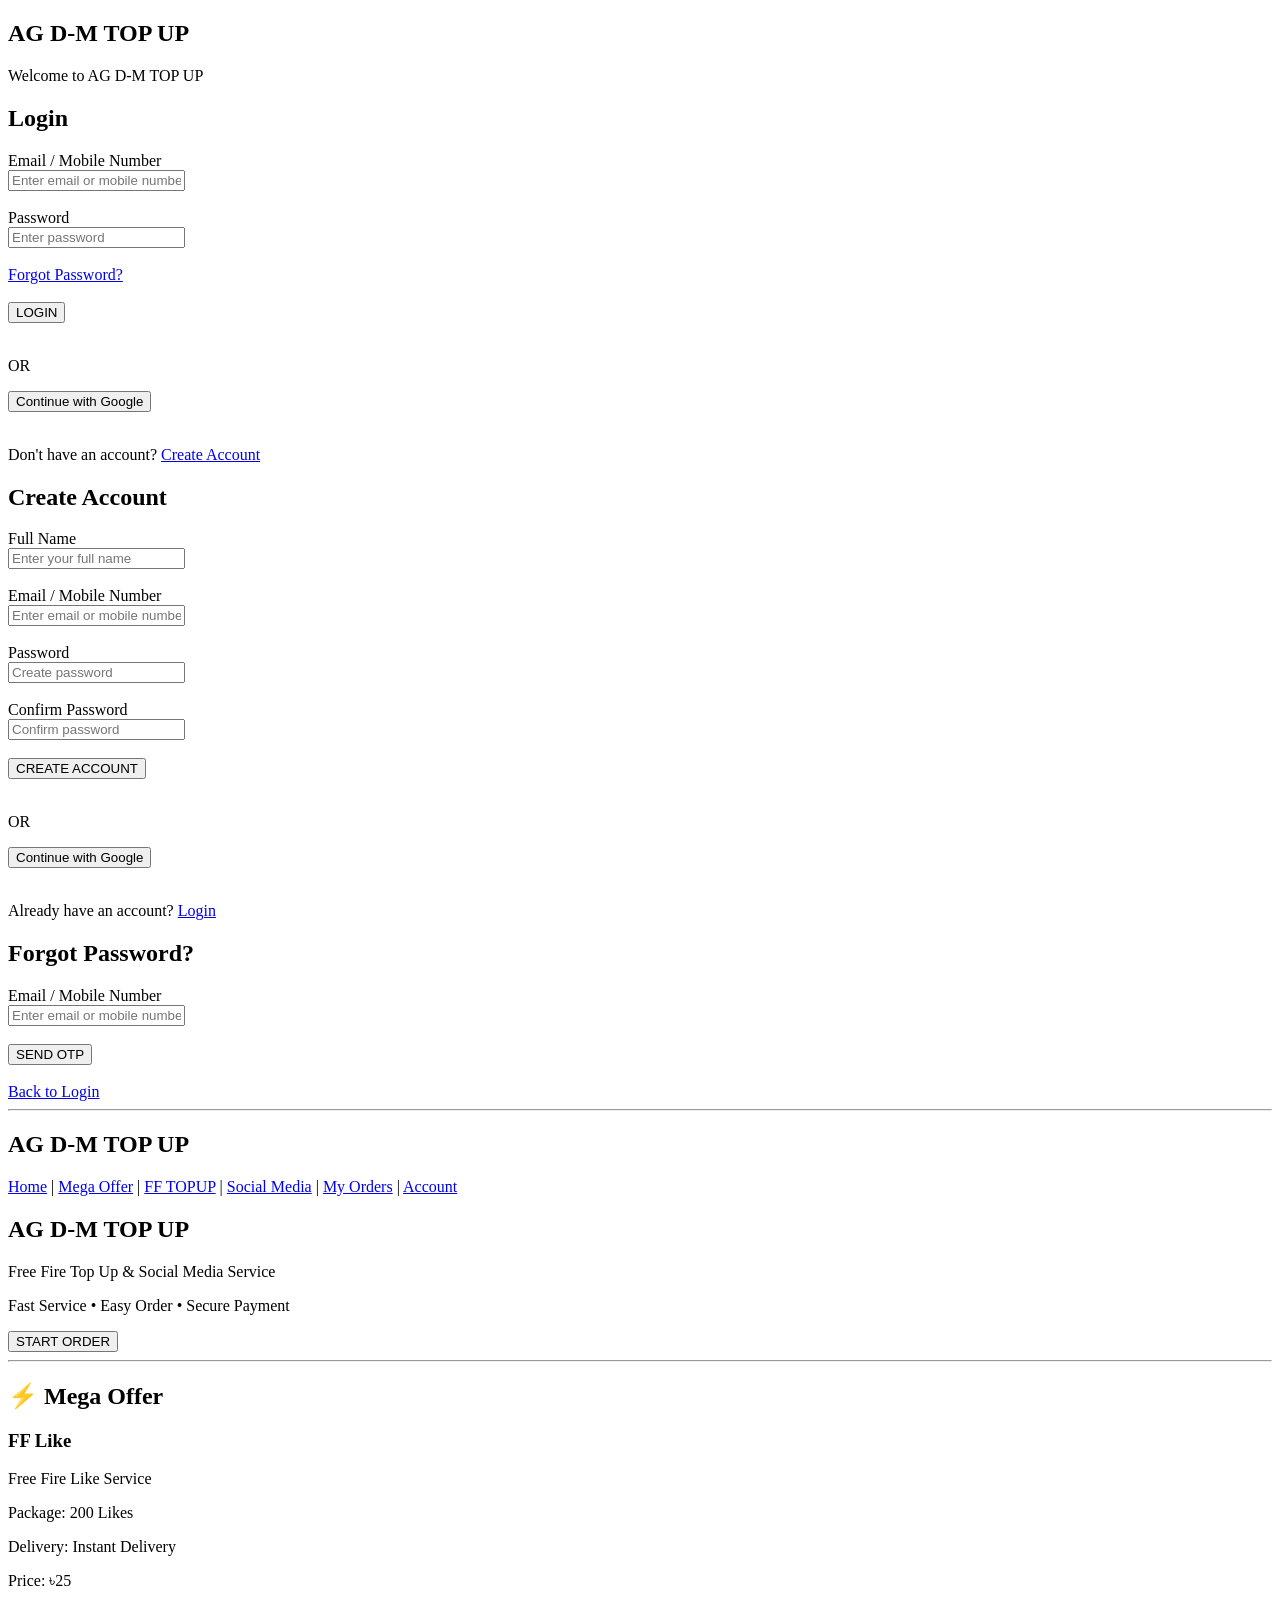
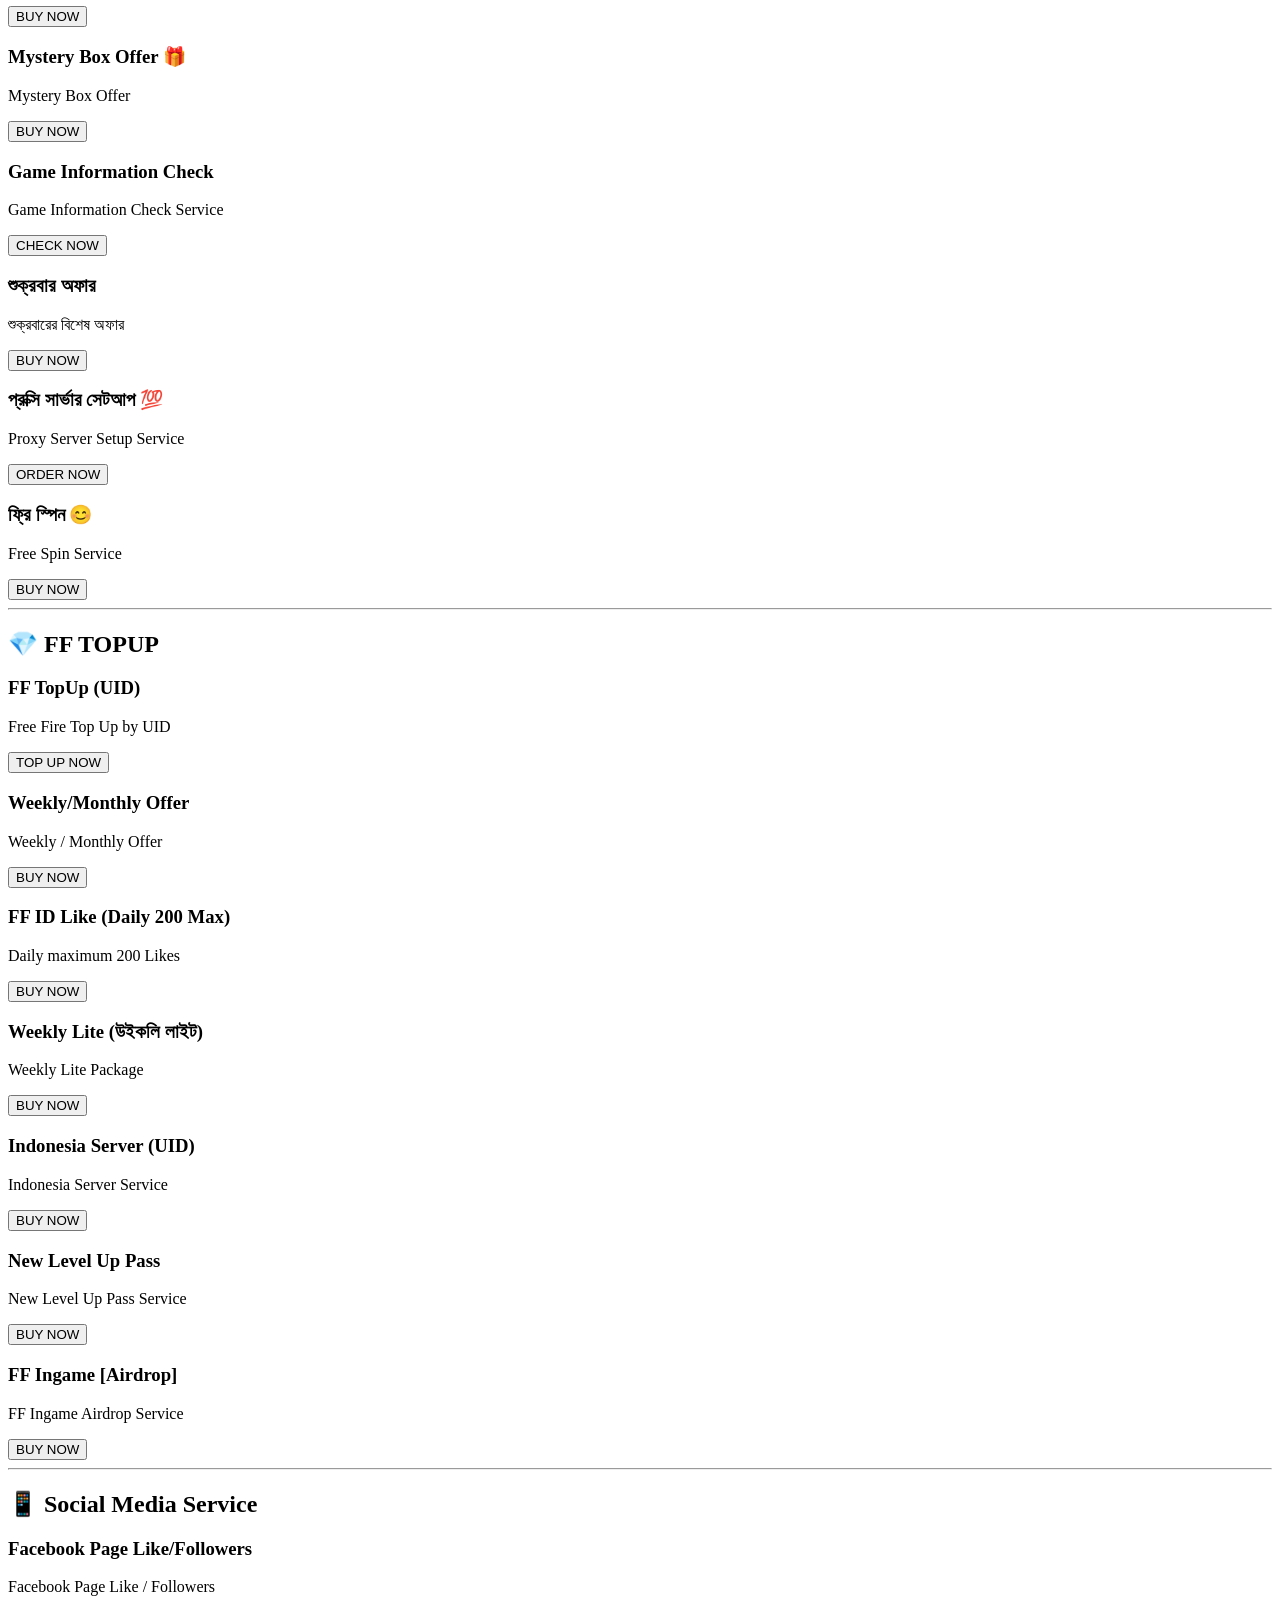
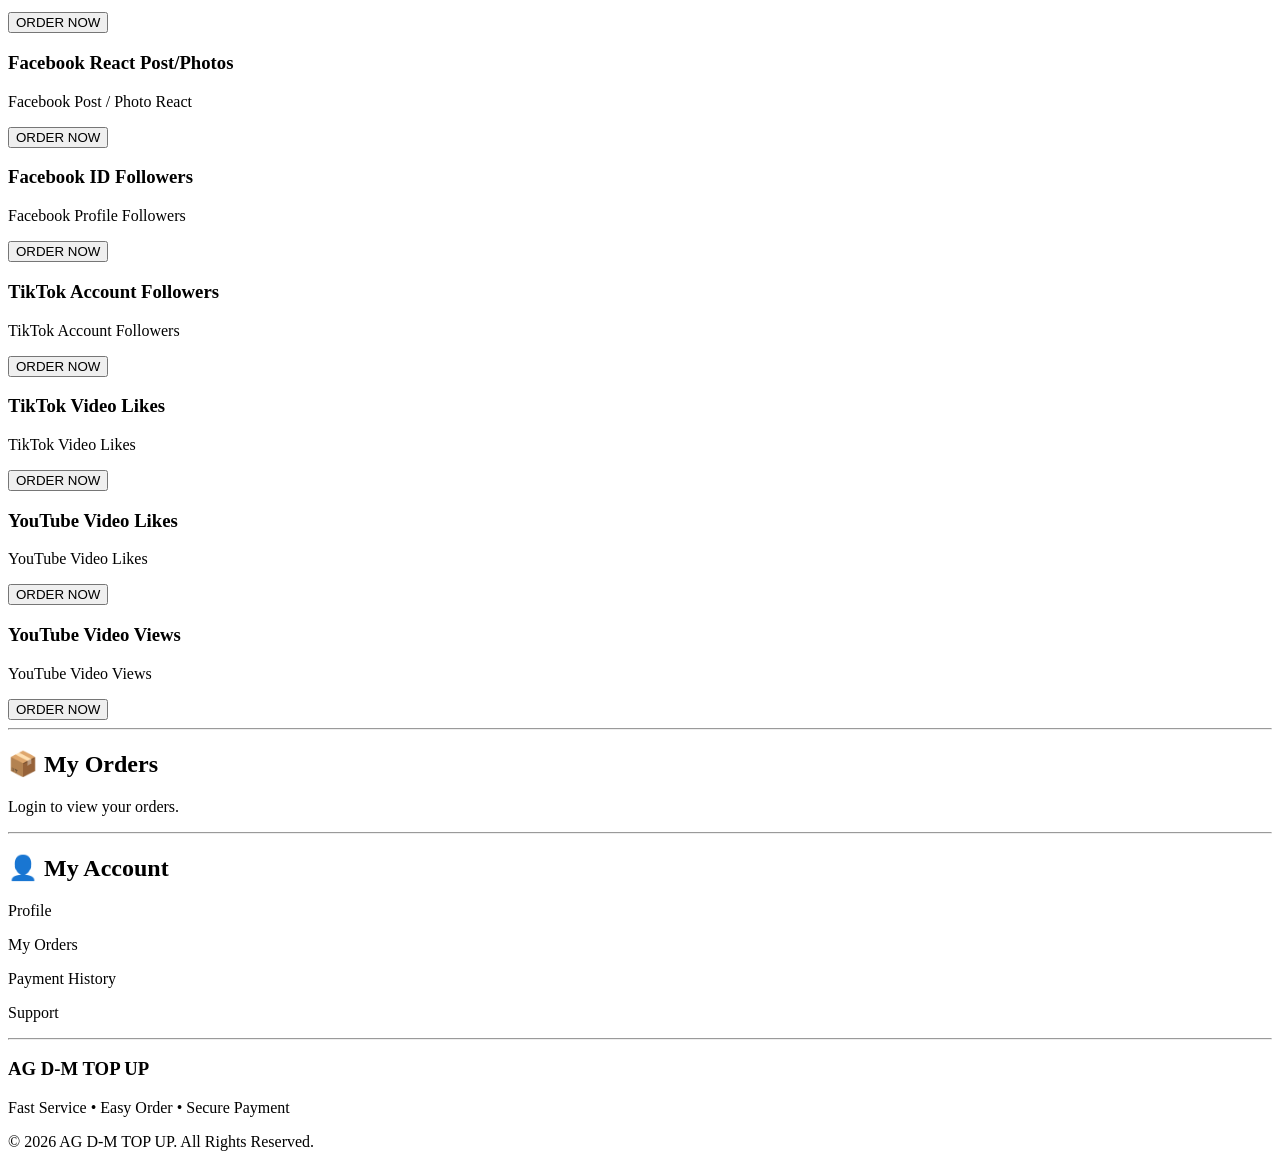
==== commit dc1470e1: "Update index.html" ====
--- a/index.html
+++ b/index.html
@@ -4,857 +4,655 @@
     <meta charset="UTF-8">
     <meta name="viewport" content="width=device-width, initial-scale=1.0">
     <title>AG D-M TOP UP</title>
-
-    <link rel="stylesheet" href="style.css">
 </head>
 
 <body>
 
-<!-- =====================================================
-     APP
-===================================================== -->
-
-<div id="app">
-
-    <!-- TOP BAR -->
-    <header class="topbar">
-
-        <div class="brand">
-            <div class="brand-logo">AG</div>
-
-            <div>
-                <h1>AG D-M</h1>
-                <span>TOP UP</span>
+    <!-- ==================================================
+         PAGE 1 — LOGIN / REGISTRATION
+         ================================================== -->
+
+    <section id="page-1">
+
+        <header>
+            <h1>AG D-M TOP UP</h1>
+            <p>Welcome to AG D-M TOP UP</p>
+        </header>
+
+        <main>
+
+            <!-- LOGIN -->
+            <div id="login">
+
+                <h2>Login</h2>
+
+                <form>
+
+                    <label for="login-email">
+                        Email / Mobile Number
+                    </label>
+                    <br>
+                    <input
+                        type="text"
+                        id="login-email"
+                        name="login-email"
+                        placeholder="Enter email or mobile number"
+                    >
+                    <br><br>
+
+                    <label for="login-password">
+                        Password
+                    </label>
+                    <br>
+                    <input
+                        type="password"
+                        id="login-password"
+                        name="login-password"
+                        placeholder="Enter password"
+                    >
+                    <br><br>
+
+                    <a href="#forgot-password">
+                        Forgot Password?
+                    </a>
+
+                    <br><br>
+
+                    <button type="submit">
+                        LOGIN
+                    </button>
+
+                    <br><br>
+
+                    <p>OR</p>
+
+                    <button type="button">
+                        Continue with Google
+                    </button>
+
+                </form>
+
+                <br>
+
+                <p>
+                    Don't have an account?
+                    <a href="#registration">
+                        Create Account
+                    </a>
+                </p>
+
             </div>
-        </div>
-
-        <button class="icon-btn" onclick="openProfile()">
-            👤
-        </button>
-
-    </header>
-
-
-    <!-- =================================================
-         AUTH
-    ================================================== -->
-
-    <main id="authScreen" class="auth-screen">
-
-        <!-- LOGIN -->
-        <section id="loginPage" class="auth-card">
-
-            <div class="auth-logo">AG</div>
-
-            <h2>Welcome Back</h2>
-            <p class="muted">
-                Login to your AG D-M account
+
+
+            <!-- REGISTRATION -->
+            <div id="registration">
+
+                <h2>Create Account</h2>
+
+                <form>
+
+                    <label for="full-name">
+                        Full Name
+                    </label>
+                    <br>
+                    <input
+                        type="text"
+                        id="full-name"
+                        name="full-name"
+                        placeholder="Enter your full name"
+                    >
+                    <br><br>
+
+                    <label for="register-email">
+                        Email / Mobile Number
+                    </label>
+                    <br>
+                    <input
+                        type="text"
+                        id="register-email"
+                        name="register-email"
+                        placeholder="Enter email or mobile number"
+                    >
+                    <br><br>
+
+                    <label for="register-password">
+                        Password
+                    </label>
+                    <br>
+                    <input
+                        type="password"
+                        id="register-password"
+                        name="register-password"
+                        placeholder="Create password"
+                    >
+                    <br><br>
+
+                    <label for="confirm-password">
+                        Confirm Password
+                    </label>
+                    <br>
+                    <input
+                        type="password"
+                        id="confirm-password"
+                        name="confirm-password"
+                        placeholder="Confirm password"
+                    >
+                    <br><br>
+
+                    <button type="submit">
+                        CREATE ACCOUNT
+                    </button>
+
+                    <br><br>
+
+                    <p>OR</p>
+
+                    <button type="button">
+                        Continue with Google
+                    </button>
+
+                </form>
+
+                <br>
+
+                <p>
+                    Already have an account?
+                    <a href="#login">
+                        Login
+                    </a>
+                </p>
+
+            </div>
+
+
+            <!-- FORGOT PASSWORD -->
+            <div id="forgot-password">
+
+                <h2>Forgot Password?</h2>
+
+                <form>
+
+                    <label for="reset-email">
+                        Email / Mobile Number
+                    </label>
+                    <br>
+
+                    <input
+                        type="text"
+                        id="reset-email"
+                        name="reset-email"
+                        placeholder="Enter email or mobile number"
+                    >
+
+                    <br><br>
+
+                    <button type="submit">
+                        SEND OTP
+                    </button>
+
+                </form>
+
+                <br>
+
+                <a href="#login">
+                    Back to Login
+                </a>
+
+            </div>
+
+        </main>
+
+    </section>
+
+
+    <hr>
+
+
+    <!-- ==================================================
+         PAGE 2 — HOME
+         ================================================== -->
+
+    <section id="page-2">
+
+        <header>
+
+            <h1>AG D-M TOP UP</h1>
+
+            <nav>
+                <a href="#page-2">Home</a> |
+                <a href="#mega-offer">Mega Offer</a> |
+                <a href="#ff-topup">FF TOPUP</a> |
+                <a href="#social-media">Social Media</a> |
+                <a href="#my-orders">My Orders</a> |
+                <a href="#account">Account</a>
+            </nav>
+
+        </header>
+
+
+        <main>
+
+            <!-- HERO -->
+
+            <section>
+
+                <h2>AG D-M TOP UP</h2>
+
+                <p>
+                    Free Fire Top Up & Social Media Service
+                </p>
+
+                <p>
+                    Fast Service • Easy Order • Secure Payment
+                </p>
+
+                <button type="button">
+                    START ORDER
+                </button>
+
+            </section>
+
+
+            <hr>
+
+
+            <!-- MEGA OFFER -->
+
+            <section id="mega-offer">
+
+                <h2>⚡ Mega Offer</h2>
+
+
+                <article>
+
+                    <h3>FF Like</h3>
+
+                    <p>
+                        Free Fire Like Service
+                    </p>
+
+                    <p>
+                        Package: 200 Likes
+                    </p>
+
+                    <p>
+                        Delivery: Instant Delivery
+                    </p>
+
+                    <p>
+                        Price: ৳25
+                    </p>
+
+                    <button type="button">
+                        BUY NOW
+                    </button>
+
+                </article>
+
+
+                <article>
+
+                    <h3>Mystery Box Offer 🎁</h3>
+
+                    <p>
+                        Mystery Box Offer
+                    </p>
+
+                    <button type="button">
+                        BUY NOW
+                    </button>
+
+                </article>
+
+
+                <article>
+
+                    <h3>Game Information Check</h3>
+
+                    <p>
+                        Game Information Check Service
+                    </p>
+
+                    <button type="button">
+                        CHECK NOW
+                    </button>
+
+                </article>
+
+
+                <article>
+
+                    <h3>শুক্রবার অফার</h3>
+
+                    <p>
+                        শুক্রবারের বিশেষ অফার
+                    </p>
+
+                    <button type="button">
+                        BUY NOW
+                    </button>
+
+                </article>
+
+
+                <article>
+
+                    <h3>প্রক্সি সার্ভার সেটআপ 💯</h3>
+
+                    <p>
+                        Proxy Server Setup Service
+                    </p>
+
+                    <button type="button">
+                        ORDER NOW
+                    </button>
+
+                </article>
+
+
+                <article>
+
+                    <h3>ফ্রি স্পিন 😊</h3>
+
+                    <p>
+                        Free Spin Service
+                    </p>
+
+                    <button type="button">
+                        BUY NOW
+                    </button>
+
+                </article>
+
+            </section>
+
+
+            <hr>
+
+
+            <!-- FF TOPUP -->
+
+            <section id="ff-topup">
+
+                <h2>💎 FF TOPUP</h2>
+
+
+                <article>
+
+                    <h3>FF TopUp (UID)</h3>
+
+                    <p>
+                        Free Fire Top Up by UID
+                    </p>
+
+                    <button type="button">
+                        TOP UP NOW
+                    </button>
+
+                </article>
+
+
+                <article>
+
+                    <h3>Weekly/Monthly Offer</h3>
+
+                    <p>
+                        Weekly / Monthly Offer
+                    </p>
+
+                    <button type="button">
+                        BUY NOW
+                    </button>
+
+                </article>
+
+
+                <article>
+
+                    <h3>FF ID Like (Daily 200 Max)</h3>
+
+                    <p>
+                        Daily maximum 200 Likes
+                    </p>
+
+                    <button type="button">
+                        BUY NOW
+                    </button>
+
+                </article>
+
+
+                <article>
+
+                    <h3>Weekly Lite (উইকলি লাইট)</h3>
+
+                    <p>
+                        Weekly Lite Package
+                    </p>
+
+                    <button type="button">
+                        BUY NOW
+                    </button>
+
+                </article>
+
+
+                <article>
+
+                    <h3>Indonesia Server (UID)</h3>
+
+                    <p>
+                        Indonesia Server Service
+                    </p>
+
+                    <button type="button">
+                        BUY NOW
+                    </button>
+
+                </article>
+
+
+                <article>
+
+                    <h3>New Level Up Pass</h3>
+
+                    <p>
+                        New Level Up Pass Service
+                    </p>
+
+                    <button type="button">
+                        BUY NOW
+                    </button>
+
+                </article>
+
+
+                <article>
+
+                    <h3>FF Ingame [Airdrop]</h3>
+
+                    <p>
+                        FF Ingame Airdrop Service
+                    </p>
+
+                    <button type="button">
+                        BUY NOW
+                    </button>
+
+                </article>
+
+            </section>
+
+
+            <hr>
+
+
+            <!-- SOCIAL MEDIA -->
+
+            <section id="social-media">
+
+                <h2>📱 Social Media Service</h2>
+
+
+                <article>
+
+                    <h3>Facebook Page Like/Followers</h3>
+
+                    <p>
+                        Facebook Page Like / Followers
+                    </p>
+
+                    <button type="button">
+                        ORDER NOW
+                    </button>
+
+                </article>
+
+
+                <article>
+
+                    <h3>Facebook React Post/Photos</h3>
+
+                    <p>
+                        Facebook Post / Photo React
+                    </p>
+
+                    <button type="button">
+                        ORDER NOW
+                    </button>
+
+                </article>
+
+
+                <article>
+
+                    <h3>Facebook ID Followers</h3>
+
+                    <p>
+                        Facebook Profile Followers
+                    </p>
+
+                    <button type="button">
+                        ORDER NOW
+                    </button>
+
+                </article>
+
+
+                <article>
+
+                    <h3>TikTok Account Followers</h3>
+
+                    <p>
+                        TikTok Account Followers
+                    </p>
+
+                    <button type="button">
+                        ORDER NOW
+                    </button>
+
+                </article>
+
+
+                <article>
+
+                    <h3>TikTok Video Likes</h3>
+
+                    <p>
+                        TikTok Video Likes
+                    </p>
+
+                    <button type="button">
+                        ORDER NOW
+                    </button>
+
+                </article>
+
+
+                <article>
+
+                    <h3>YouTube Video Likes</h3>
+
+                    <p>
+                        YouTube Video Likes
+                    </p>
+
+                    <button type="button">
+                        ORDER NOW
+                    </button>
+
+                </article>
+
+
+                <article>
+
+                    <h3>YouTube Video Views</h3>
+
+                    <p>
+                        YouTube Video Views
+                    </p>
+
+                    <button type="button">
+                        ORDER NOW
+                    </button>
+
+                </article>
+
+            </section>
+
+
+            <hr>
+
+
+            <!-- MY ORDERS -->
+
+            <section id="my-orders">
+
+                <h2>📦 My Orders</h2>
+
+                <p>
+                    Login to view your orders.
+                </p>
+
+            </section>
+
+
+            <hr>
+
+
+            <!-- ACCOUNT -->
+
+            <section id="account">
+
+                <h2>👤 My Account</h2>
+
+                <p>Profile</p>
+                <p>My Orders</p>
+                <p>Payment History</p>
+                <p>Support</p>
+
+            </section>
+
+        </main>
+
+
+        <footer>
+
+            <hr>
+
+            <h3>AG D-M TOP UP</h3>
+
+            <p>
+                Fast Service • Easy Order • Secure Payment
             </p>
 
-            <form id="loginForm">
-
-                <label>
-                    Username / Email
-                </label>
-
-                <input
-                    id="loginValue"
-                    type="text"
-                    placeholder="Username or email"
-                    autocomplete="username"
-                    required
-                >
-
-                <label>
-                    Password
-                </label>
-
-                <input
-                    id="loginPassword"
-                    type="password"
-                    placeholder="Your password"
-                    autocomplete="current-password"
-                    required
-                >
-
-                <button class="primary-btn" type="submit">
-                    LOGIN
-                </button>
-
-            </form>
-
-            <button class="text-btn" onclick="showForgot()">
-                Forgot Password?
-            </button>
-
-            <div class="auth-switch">
-                Don't have an account?
-                <button onclick="showRegister()">Register</button>
-            </div>
-
-        </section>
-
-
-        <!-- REGISTER -->
-        <section id="registerPage" class="auth-card hidden">
-
-            <div class="auth-logo">AG</div>
-
-            <h2>Create Account</h2>
-            <p class="muted">
-                Join AG D-M TOP UP
+            <p>
+                © 2026 AG D-M TOP UP. All Rights Reserved.
             </p>
 
-            <form id="registerForm">
-
-                <label>Name</label>
-
-                <input
-                    id="regName"
-                    type="text"
-                    placeholder="Your name"
-                    required
-                >
-
-                <label>Username</label>
-
-                <input
-                    id="regUsername"
-                    type="text"
-                    placeholder="Choose username"
-                    required
-                >
-
-                <label>Email</label>
-
-                <input
-                    id="regEmail"
-                    type="email"
-                    placeholder="example@email.com"
-                    required
-                >
-
-                <label>Password</label>
-
-                <input
-                    id="regPassword"
-                    type="password"
-                    placeholder="Minimum 6 characters"
-                    required
-                >
-
-                <label>Confirm Password</label>
-
-                <input
-                    id="regConfirmPassword"
-                    type="password"
-                    placeholder="Confirm password"
-                    required
-                >
-
-                <button class="primary-btn" type="submit">
-                    CREATE ACCOUNT
-                </button>
-
-            </form>
-
-            <div class="auth-switch">
-                Already have an account?
-                <button onclick="showLogin()">Login</button>
-            </div>
-
-        </section>
-
-
-        <!-- FORGOT PASSWORD -->
-        <section id="forgotPage" class="auth-card hidden">
-
-            <div class="auth-logo">AG</div>
-
-            <h2>Forgot Password</h2>
-
-            <p class="muted">
-                Enter your registered email.
-            </p>
-
-            <form id="forgotForm">
-
-                <label>Email</label>
-
-                <input
-                    id="forgotEmail"
-                    type="email"
-                    placeholder="Your registered email"
-                    required
-                >
-
-                <button class="primary-btn" type="submit">
-                    SEND RESET REQUEST
-                </button>
-
-            </form>
-
-            <button class="text-btn" onclick="showLogin()">
-                ← Back to Login
-            </button>
-
-        </section>
-
-    </main>
-
-
-    <!-- =================================================
-         MAIN APP
-    ================================================== -->
-
-    <main id="mainApp" class="main-app hidden">
-
-
-        <!-- HOME -->
-        <section id="homePage" class="page active">
-
-            <div class="welcome">
-                <div>
-                    <span class="small-label">WELCOME BACK</span>
-                    <h2 id="welcomeName">User</h2>
-                </div>
-
-                <div class="live-dot">
-                    ● LIVE
-                </div>
-            </div>
-
-
-            <!-- BALANCE -->
-            <div class="balance-card">
-
-                <div class="balance-top">
-                    <span>Available Balance</span>
-                    <span>BDT</span>
-                </div>
-
-                <div class="balance-value">
-                    ৳<span id="homeBalance">0.00</span>
-                </div>
-
-                <div class="balance-actions">
-
-                    <button onclick="showPage('addMoneyPage')">
-                        + Add Money
-                    </button>
-
-                    <button onclick="showPage('ordersPage')">
-                        My Orders
-                    </button>
-
-                </div>
-
-            </div>
-
-
-            <!-- QUICK ACTIONS -->
-            <h3 class="section-title">
-                Quick Access
-            </h3>
-
-            <div class="quick-grid">
-
-                <button onclick="showPage('topupPage')">
-                    <span>💎</span>
-                    <b>Diamond Top Up</b>
-                    <small>Instant order</small>
-                </button>
-
-                <button onclick="showPage('addMoneyPage')">
-                    <span>💰</span>
-                    <b>Add Money</b>
-                    <small>Deposit balance</small>
-                </button>
-
-                <button onclick="showPage('tournamentPage')">
-                    <span>🏆</span>
-                    <b>Tournament</b>
-                    <small>Join & play</small>
-                </button>
-
-                <button onclick="showPage('profilePage')">
-                    <span>👤</span>
-                    <b>Profile</b>
-                    <small>My account</small>
-                </button>
-
-            </div>
-
-
-            <!-- TOP UP -->
-            <div class="promo-card">
-
-                <div>
-                    <span class="small-label">FREE FIRE</span>
-
-                    <h3>
-                        Diamond Top Up
-                    </h3>
-
-                    <p>
-                        Fast and easy recharge.
-                    </p>
-
-                    <button
-                        class="primary-btn small-btn"
-                        onclick="showPage('topupPage')"
-                    >
-                        TOP UP NOW
-                    </button>
-                </div>
-
-                <div class="promo-icon">
-                    💎
-                </div>
-
-            </div>
-
-        </section>
-
-
-        <!-- TOP UP -->
-        <section id="topupPage" class="page">
-
-            <div class="page-header">
-                <button onclick="showPage('homePage')">
-                    ←
-                </button>
-
-                <div>
-                    <h2>Diamond Top Up</h2>
-                    <span>Free Fire</span>
-                </div>
-            </div>
-
-
-            <form id="orderForm" class="form-card">
-
-                <label>Player UID</label>
-
-                <input
-                    id="orderUid"
-                    type="text"
-                    inputmode="numeric"
-                    placeholder="Enter Free Fire UID"
-                    required
-                >
-
-
-                <label>Server</label>
-
-                <select id="orderServer">
-
-                    <option value="BD">Bangladesh</option>
-                    <option value="IND">India</option>
-                    <option value="BR">Brazil</option>
-                    <option value="US">USA</option>
-                    <option value="SAC">SAC</option>
-                    <option value="NA">North America</option>
-                    <option value="TH">Thailand</option>
-                    <option value="ID">Indonesia</option>
-                    <option value="SG">Singapore</option>
-                    <option value="PK">Pakistan</option>
-
-                </select>
-
-
-                <label>Diamond Package</label>
-
-                <div class="package-grid">
-
-                    <label class="package">
-                        <input
-                            type="radio"
-                            name="package"
-                            value="25"
-                            data-price="20"
-                            checked
-                        >
-
-                        <span>
-                            💎 25
-                        </span>
-
-                        <b>৳20</b>
-                    </label>
-
-
-                    <label class="package">
-                        <input
-                            type="radio"
-                            name="package"
-                            value="50"
-                            data-price="35"
-                        >
-
-                        <span>
-                            💎 50
-                        </span>
-
-                        <b>৳35</b>
-                    </label>
-
-
-                    <label class="package">
-                        <input
-                            type="radio"
-                            name="package"
-                            value="100"
-                            data-price="65"
-                        >
-
-                        <span>
-                            💎 100
-                        </span>
-
-                        <b>৳65</b>
-                    </label>
-
-
-                    <label class="package">
-                        <input
-                            type="radio"
-                            name="package"
-                            value="310"
-                            data-price="190"
-                        >
-
-                        <span>
-                            💎 310
-                        </span>
-
-                        <b>৳190</b>
-                    </label>
-
-
-                    <label class="package">
-                        <input
-                            type="radio"
-                            name="package"
-                            value="520"
-                            data-price="320"
-                        >
-
-                        <span>
-                            💎 520
-                        </span>
-
-                        <b>৳320</b>
-                    </label>
-
-
-                    <label class="package">
-                        <input
-                            type="radio"
-                            name="package"
-                            value="1060"
-                            data-price="640"
-                        >
-
-                        <span>
-                            💎 1060
-                        </span>
-
-                        <b>৳640</b>
-                    </label>
-
-                </div>
-
-
-                <div class="order-total">
-
-                    <span>Total</span>
-
-                    <strong>
-                        ৳<span id="selectedPrice">20</span>
-                    </strong>
-
-                </div>
-
-
-                <button class="primary-btn" type="submit">
-                    PLACE ORDER
-                </button>
-
-            </form>
-
-        </section>
-
-
-        <!-- ORDERS -->
-        <section id="ordersPage" class="page">
-
-            <div class="page-header">
-
-                <button onclick="showPage('homePage')">
-                    ←
-                </button>
-
-                <div>
-                    <h2>My Orders</h2>
-                    <span>Order history</span>
-                </div>
-
-            </div>
-
-            <div id="ordersList">
-
-                <div class="empty-state">
-                    <div>📦</div>
-                    <h3>No orders yet</h3>
-                    <p>Your orders will appear here.</p>
-                </div>
-
-            </div>
-
-        </section>
-
-
-        <!-- ADD MONEY -->
-        <section id="addMoneyPage" class="page">
-
-            <div class="page-header">
-
-                <button onclick="showPage('homePage')">
-                    ←
-                </button>
-
-                <div>
-                    <h2>Add Money</h2>
-                    <span>Deposit to wallet</span>
-                </div>
-
-            </div>
-
-
-            <div class="deposit-card">
-
-                <div class="deposit-methods">
-
-                    <button
-                        class="method active"
-                        data-method="bKash"
-                        onclick="selectPaymentMethod(this)"
-                    >
-                        <b>বিকাশ</b>
-                        <small>bKash</small>
-                    </button>
-
-                    <button
-                        class="method"
-                        data-method="Nagad"
-                        onclick="selectPaymentMethod(this)"
-                    >
-                        <b>নগদ</b>
-                        <small>Nagad</small>
-                    </button>
-
-                    <button
-                        class="method"
-                        data-method="AG Wallet"
-                        onclick="selectPaymentMethod(this)"
-                    >
-                        <b>AG</b>
-                        <small>AG Wallet</small>
-                    </button>
-
-                </div>
-
-
-                <div class="payment-info">
-
-                    <span>Payment Number</span>
-
-                    <div class="copy-row">
-
-                        <strong id="paymentNumber">
-                            01XXXXXXXXX
-                        </strong>
-
-                        <button onclick="copyPaymentNumber()">
-                            COPY
-                        </button>
-
-                    </div>
-
-                    <p>
-                        Send money to the selected payment number,
-                        then submit your transaction ID.
-                    </p>
-
-                </div>
-
-
-                <form id="depositForm">
-
-                    <label>Amount</label>
-
-                    <input
-                        id="depositAmount"
-                        type="number"
-                        min="1"
-                        step="0.01"
-                        placeholder="Enter amount"
-                        required
-                    >
-
-
-                    <label>Transaction ID</label>
-
-                    <input
-                        id="transactionId"
-                        type="text"
-                        placeholder="Enter transaction ID"
-                        required
-                    >
-
-
-                    <button
-                        class="primary-btn"
-                        type="submit"
-                    >
-                        SUBMIT DEPOSIT
-                    </button>
-
-                </form>
-
-            </div>
-
-
-            <h3 class="section-title">
-                Deposit History
-            </h3>
-
-            <div id="depositList">
-
-                <div class="empty-state small-empty">
-                    No deposits yet.
-                </div>
-
-            </div>
-
-        </section>
-
-
-        <!-- TOURNAMENT -->
-        <section id="tournamentPage" class="page">
-
-            <div class="page-header">
-
-                <button onclick="showPage('homePage')">
-                    ←
-                </button>
-
-                <div>
-                    <h2>Tournament</h2>
-                    <span>Join upcoming matches</span>
-                </div>
-
-            </div>
-
-
-            <div id="tournamentList">
-
-                <div class="loading">
-                    Loading tournaments...
-                </div>
-
-            </div>
-
-
-            <h3 class="section-title">
-                My Tournaments
-            </h3>
-
-            <div id="myTournamentList">
-
-                <div class="empty-state small-empty">
-                    No joined tournaments.
-                </div>
-
-            </div>
-
-        </section>
-
-
-        <!-- PROFILE -->
-        <section id="profilePage" class="page">
-
-            <div class="page-header">
-
-                <button onclick="showPage('homePage')">
-                    ←
-                </button>
-
-                <div>
-                    <h2>Profile</h2>
-                    <span>My account</span>
-                </div>
-
-            </div>
-
-
-            <div class="profile-card">
-
-                <div class="profile-avatar" id="profileAvatar">
-                    A
-                </div>
-
-                <h2 id="profileName">
-                    User
-                </h2>
-
-                <p id="profileUsername">
-                    @username
-                </p>
-
-                <div class="profile-balance">
-                    ৳<span id="profileBalance">0.00</span>
-                </div>
-
-            </div>
-
-
-            <div class="profile-info">
-
-                <div>
-                    <span>Name</span>
-                    <b id="infoName">-</b>
-                </div>
-
-                <div>
-                    <span>Username</span>
-                    <b id="infoUsername">-</b>
-                </div>
-
-                <div>
-                    <span>Email</span>
-                    <b id="infoEmail">-</b>
-                </div>
-
-                <div>
-                    <span>Account Created</span>
-                    <b id="infoCreated">-</b>
-                </div>
-
-            </div>
-
-
-            <div class="profile-actions">
-
-                <button onclick="showChangePassword()">
-                    🔐 Change Password
-                </button>
-
-                <button
-                    class="danger-btn"
-                    onclick="logout()"
-                >
-                    🚪 Logout
-                </button>
-
-            </div>
-
-        </section>
-
-    </main>
-
-
-    <!-- =================================================
-         BOTTOM NAV
-    ================================================== -->
-
-    <nav id="bottomNav" class="bottom-nav hidden">
-
-        <button
-            class="nav-item active"
-            data-page="homePage"
-            onclick="showPage('homePage')"
-        >
-            <span>⌂</span>
-            <small>Home</small>
-        </button>
-
-
-        <button
-            class="nav-item"
-            data-page="ordersPage"
-            onclick="showPage('ordersPage')"
-        >
-            <span>▣</span>
-            <small>Orders</small>
-        </button>
-
-
-        <button
-            class="nav-item nav-main"
-            data-page="topupPage"
-            onclick="showPage('topupPage')"
-        >
-            <span>💎</span>
-            <small>Top Up</small>
-        </button>
-
-
-        <button
-            class="nav-item"
-            data-page="tournamentPage"
-            onclick="showPage('tournamentPage')"
-        >
-            <span>🏆</span>
-            <small>Games</small>
-        </button>
-
-
-        <button
-            class="nav-item"
-            data-page="profilePage"
-            onclick="showPage('profilePage')"
-        >
-            <span>👤</span>
-            <small>Profile</small>
-        </button>
-
-    </nav>
-
-
-    <!-- =================================================
-         MODAL
-    ================================================== -->
-
-    <div id="modal" class="modal hidden">
-
-        <div class="modal-box">
-
-            <button
-                class="modal-close"
-                onclick="closeModal()"
-            >
-                ×
-            </button>
-
-            <div id="modalContent"></div>
-
-        </div>
-
-    </div>
-
-
-    <!-- TOAST -->
-    <div id="toast" class="toast">
-        <span id="toastMessage"></span>
-    </div>
-
-
-</div>
-
-
-<script src="script.js"></script>
+        </footer>
+
+    </section>
 
 </body>
 </html>
